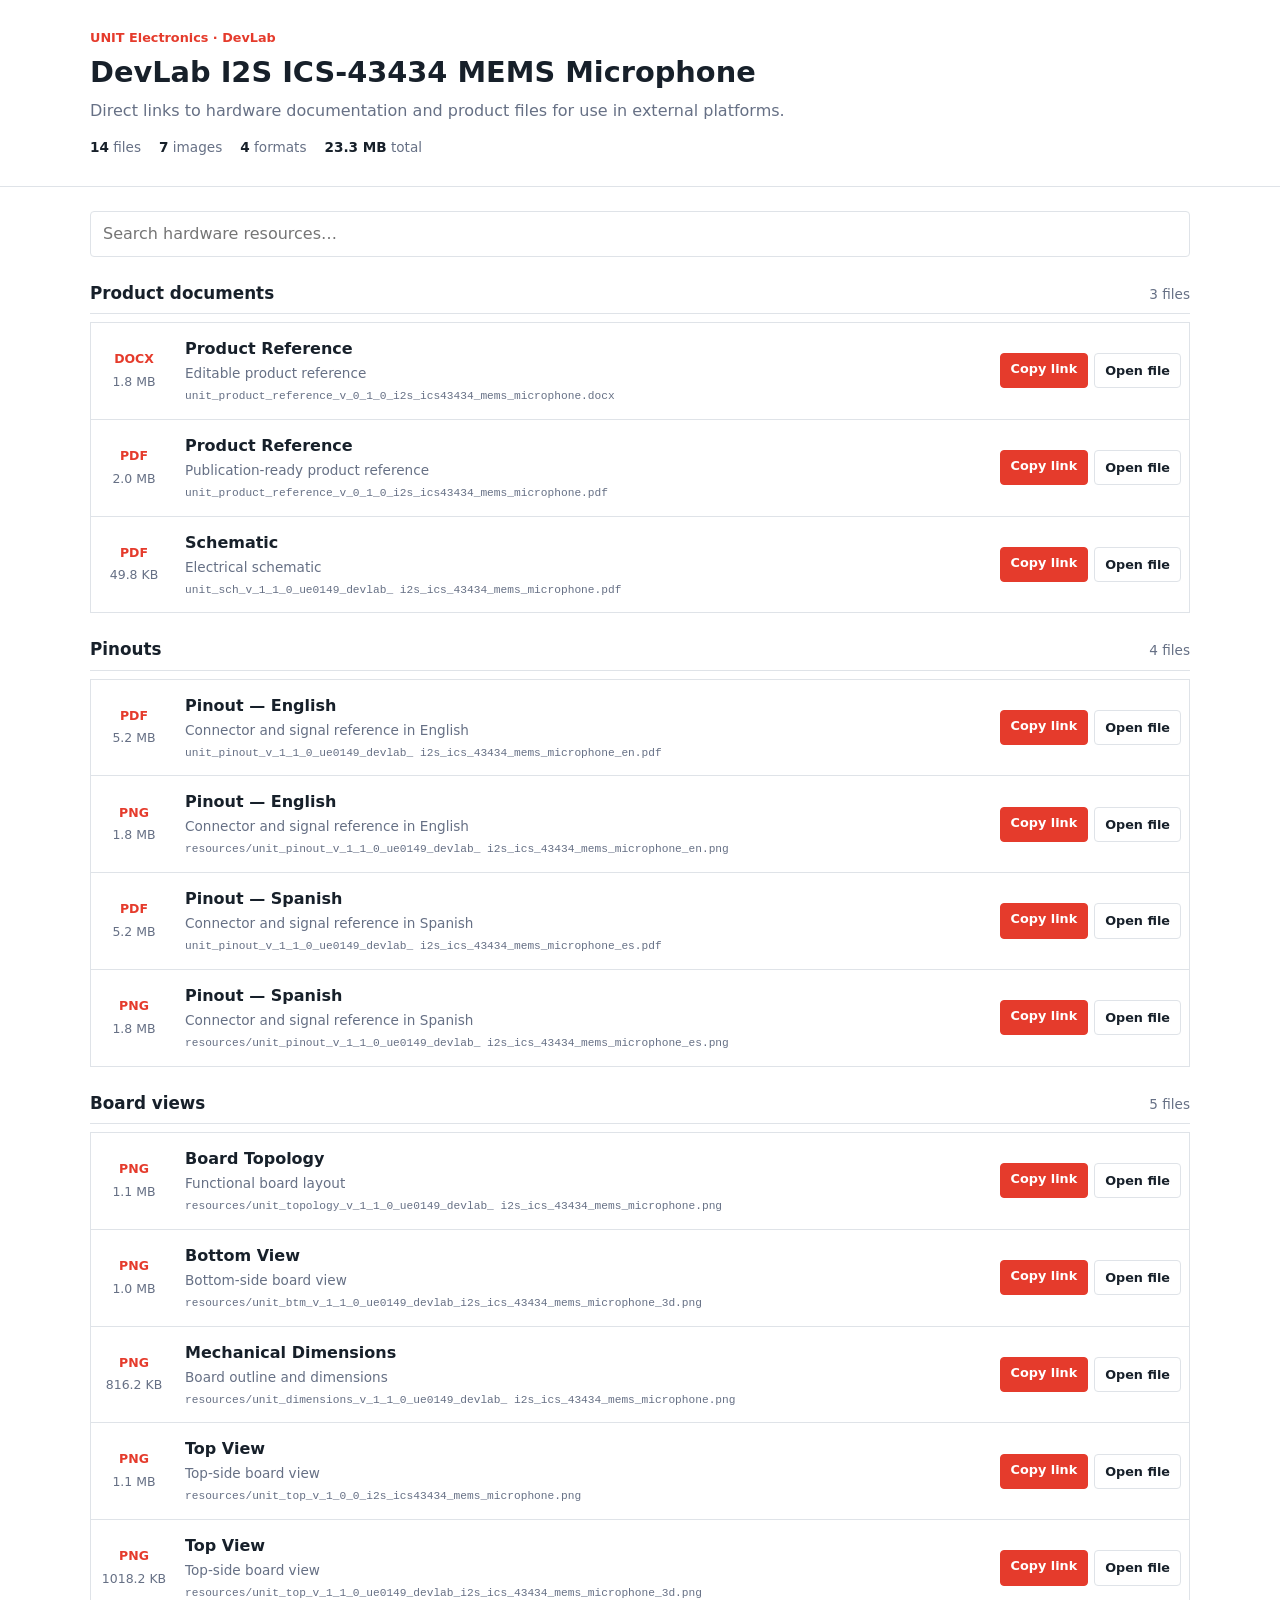
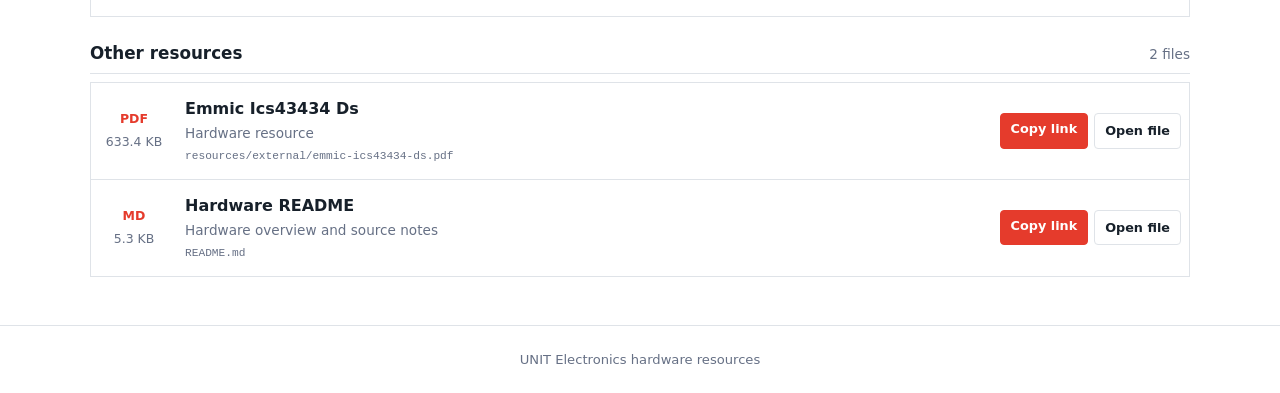
==== docs/hardware/index.html @ d840b743 "Auto-update hardware documentation [skip ci]" ====
<!DOCTYPE html>
<html lang="en">
<head>
  <meta charset="UTF-8">
  <meta name="viewport" content="width=device-width, initial-scale=1.0">
  <meta name="description" content="DevLab I2S ICS-43434 MEMS Microphone hardware documentation and downloads">
  <title>DevLab I2S ICS-43434 MEMS Microphone | Hardware Resources</title>
  <style>
    :root {
      --ink: #17202a;
      --muted: #667085;
      --line: #dfe3e8;
      --brand: #e53b2c;
    }
    * { box-sizing: border-box; }
    body {
      margin: 0;
      color: var(--ink);
      font: 16px/1.5 Inter, ui-sans-serif, system-ui, -apple-system, sans-serif;
    }
    .site-header { border-bottom: 1px solid var(--line); }
    .header-content, main {
      width: min(1100px, calc(100% - 32px));
      margin: 0 auto;
    }
    .header-content { padding: 28px 0; }
    .eyebrow {
      margin: 0 0 4px;
      color: var(--brand);
      font-size: .8rem;
      font-weight: 700;
    }
    h1 { margin: 0; font-size: 1.8rem; }
    .subtitle { margin: 5px 0 0; color: var(--muted); }
    .summary {
      display: flex;
      flex-wrap: wrap;
      gap: 18px;
      margin-top: 14px;
      color: var(--muted);
      font-size: .85rem;
    }
    .summary strong { color: var(--ink); }
    main { padding: 24px 0 48px; }
    .toolbar { margin-bottom: 24px; }
    .search {
      width: 100%;
      padding: 10px 12px;
      border: 1px solid var(--line);
      border-radius: 4px;
      color: var(--ink);
      font: inherit;
    }
    .search:focus { outline: 2px solid #f6c4bf; border-color: var(--brand); }
    .resource-section { margin-top: 24px; }
    .section-heading {
      display: flex;
      align-items: baseline;
      justify-content: space-between;
      margin-bottom: 8px;
      border-bottom: 1px solid var(--line);
    }
    .section-heading h2 { margin: 0 0 7px; font-size: 1.05rem; }
    .section-heading span { color: var(--muted); font-size: .85rem; }
    .resource-list { border-top: 1px solid var(--line); }
    .resource-item {
      display: grid;
      grid-template-columns: 70px minmax(0, 1fr) auto;
      align-items: center;
      gap: 16px;
      padding: 14px 8px;
      border: 1px solid var(--line);
      border-top: 0;
    }
    .file-meta { display: grid; gap: 4px; text-align: center; }
    .file-type {
      color: var(--brand);
      font-size: .78rem;
    }
    .file-size { color: var(--muted); font-size: .78rem; }
    .resource-details { min-width: 0; }
    .resource-item h3 { margin: 0; font-size: 1rem; }
    .resource-item p {
      display: inline;
      margin: 0 8px 0 0;
      color: var(--muted);
      font-size: .85rem;
    }
    .resource-item code {
      display: block;
      overflow: hidden;
      margin-top: 3px;
      color: var(--muted);
      font-size: .7rem;
      text-overflow: ellipsis;
      white-space: nowrap;
    }
    .actions { display: flex; gap: 6px; }
    .button {
      display: inline-flex;
      justify-content: center;
      padding: 7px 10px;
      border: 1px solid var(--line);
      border-radius: 4px;
      color: var(--ink);
      background: #fff;
      cursor: pointer;
      text-decoration: none;
      font-size: .8rem;
      font-weight: 600;
      font-family: inherit;
    }
    .button:hover { border-color: #aeb4bd; }
    .button.primary { color: #fff; border-color: var(--brand); background: var(--brand); }
    .empty-state { display: none; padding: 32px 0; color: var(--muted); text-align: center; }
    footer { padding: 24px 16px; border-top: 1px solid var(--line); color: var(--muted); text-align: center; font-size: .82rem; }
    [hidden] { display: none !important; }
    .visually-hidden {
      position: absolute;
      width: 1px;
      height: 1px;
      padding: 0;
      margin: -1px;
      overflow: hidden;
      clip: rect(0, 0, 0, 0);
      white-space: nowrap;
      border: 0;
    }
    @media (max-width: 680px) {
      .resource-item { grid-template-columns: 52px minmax(0, 1fr); }
      .actions { grid-column: 1 / -1; padding-left: 68px; }
    }
  </style>
</head>
<body>
  <header class="site-header">
    <div class="header-content">
      <p class="eyebrow">UNIT Electronics · DevLab</p>
      <h1>DevLab I2S ICS-43434 MEMS Microphone</h1>
      <p class="subtitle">Direct links to hardware documentation and product files for use in external platforms.</p>
      <div class="summary" aria-label="Resource summary">
        <span><strong>14</strong> files</span>
        <span><strong>7</strong> images</span>
        <span><strong>4</strong> formats</span>
        <span><strong>23.3 MB</strong> total</span>
      </div>
    </div>
  </header>
  <main>
    <div class="toolbar">
      <label for="resource-search" class="visually-hidden">Search hardware resources</label>
      <input id="resource-search" class="search" type="search" placeholder="Search hardware resources…" autocomplete="off">
    </div>

      <section class="resource-section">
        <div class="section-heading">
          <h2>Product documents</h2>
          <span>3 files</span>
        </div>
        <div class="resource-list">
        <article class="resource-item" data-search="product reference unit_product_reference_v_0_1_0_i2s_ics43434_mems_microphone.docx editable product reference">
          <div class="file-meta">
            <strong class="file-type">DOCX</strong>
            <span class="file-size">1.8 MB</span>
          </div>
          <div class="resource-details">
            <h3>Product Reference</h3>
            <p>Editable product reference</p>
            <code title="unit_product_reference_v_0_1_0_i2s_ics43434_mems_microphone.docx">unit_product_reference_v_0_1_0_i2s_ics43434_mems_microphone.docx</code>
          </div>
          <div class="actions">
            <button class="button primary copy-link" type="button" data-url="unit_product_reference_v_0_1_0_i2s_ics43434_mems_microphone.docx">Copy link</button>
            <a class="button" href="unit_product_reference_v_0_1_0_i2s_ics43434_mems_microphone.docx" target="_blank" rel="noopener">Open file</a>
          </div>
        </article>

        <article class="resource-item" data-search="product reference unit_product_reference_v_0_1_0_i2s_ics43434_mems_microphone.pdf publication-ready product reference">
          <div class="file-meta">
            <strong class="file-type">PDF</strong>
            <span class="file-size">2.0 MB</span>
          </div>
          <div class="resource-details">
            <h3>Product Reference</h3>
            <p>Publication-ready product reference</p>
            <code title="unit_product_reference_v_0_1_0_i2s_ics43434_mems_microphone.pdf">unit_product_reference_v_0_1_0_i2s_ics43434_mems_microphone.pdf</code>
          </div>
          <div class="actions">
            <button class="button primary copy-link" type="button" data-url="unit_product_reference_v_0_1_0_i2s_ics43434_mems_microphone.pdf">Copy link</button>
            <a class="button" href="unit_product_reference_v_0_1_0_i2s_ics43434_mems_microphone.pdf" target="_blank" rel="noopener">Open file</a>
          </div>
        </article>

        <article class="resource-item" data-search="schematic unit_sch_v_1_1_0_ue0149_devlab_ i2s_ics_43434_mems_microphone.pdf electrical schematic">
          <div class="file-meta">
            <strong class="file-type">PDF</strong>
            <span class="file-size">49.8 KB</span>
          </div>
          <div class="resource-details">
            <h3>Schematic</h3>
            <p>Electrical schematic</p>
            <code title="unit_sch_v_1_1_0_ue0149_devlab_ i2s_ics_43434_mems_microphone.pdf">unit_sch_v_1_1_0_ue0149_devlab_ i2s_ics_43434_mems_microphone.pdf</code>
          </div>
          <div class="actions">
            <button class="button primary copy-link" type="button" data-url="unit_sch_v_1_1_0_ue0149_devlab_%20i2s_ics_43434_mems_microphone.pdf">Copy link</button>
            <a class="button" href="unit_sch_v_1_1_0_ue0149_devlab_%20i2s_ics_43434_mems_microphone.pdf" target="_blank" rel="noopener">Open file</a>
          </div>
        </article>
        </div>
      </section>
      <section class="resource-section">
        <div class="section-heading">
          <h2>Pinouts</h2>
          <span>4 files</span>
        </div>
        <div class="resource-list">
        <article class="resource-item" data-search="pinout — english unit_pinout_v_1_1_0_ue0149_devlab_ i2s_ics_43434_mems_microphone_en.pdf connector and signal reference in english">
          <div class="file-meta">
            <strong class="file-type">PDF</strong>
            <span class="file-size">5.2 MB</span>
          </div>
          <div class="resource-details">
            <h3>Pinout — English</h3>
            <p>Connector and signal reference in English</p>
            <code title="unit_pinout_v_1_1_0_ue0149_devlab_ i2s_ics_43434_mems_microphone_en.pdf">unit_pinout_v_1_1_0_ue0149_devlab_ i2s_ics_43434_mems_microphone_en.pdf</code>
          </div>
          <div class="actions">
            <button class="button primary copy-link" type="button" data-url="unit_pinout_v_1_1_0_ue0149_devlab_%20i2s_ics_43434_mems_microphone_en.pdf">Copy link</button>
            <a class="button" href="unit_pinout_v_1_1_0_ue0149_devlab_%20i2s_ics_43434_mems_microphone_en.pdf" target="_blank" rel="noopener">Open file</a>
          </div>
        </article>

        <article class="resource-item" data-search="pinout — english resources/unit_pinout_v_1_1_0_ue0149_devlab_ i2s_ics_43434_mems_microphone_en.png connector and signal reference in english">
          <div class="file-meta">
            <strong class="file-type">PNG</strong>
            <span class="file-size">1.8 MB</span>
          </div>
          <div class="resource-details">
            <h3>Pinout — English</h3>
            <p>Connector and signal reference in English</p>
            <code title="resources/unit_pinout_v_1_1_0_ue0149_devlab_ i2s_ics_43434_mems_microphone_en.png">resources/unit_pinout_v_1_1_0_ue0149_devlab_ i2s_ics_43434_mems_microphone_en.png</code>
          </div>
          <div class="actions">
            <button class="button primary copy-link" type="button" data-url="resources/unit_pinout_v_1_1_0_ue0149_devlab_%20i2s_ics_43434_mems_microphone_en.png">Copy link</button>
            <a class="button" href="resources/unit_pinout_v_1_1_0_ue0149_devlab_%20i2s_ics_43434_mems_microphone_en.png" target="_blank" rel="noopener">Open file</a>
          </div>
        </article>

        <article class="resource-item" data-search="pinout — spanish unit_pinout_v_1_1_0_ue0149_devlab_ i2s_ics_43434_mems_microphone_es.pdf connector and signal reference in spanish">
          <div class="file-meta">
            <strong class="file-type">PDF</strong>
            <span class="file-size">5.2 MB</span>
          </div>
          <div class="resource-details">
            <h3>Pinout — Spanish</h3>
            <p>Connector and signal reference in Spanish</p>
            <code title="unit_pinout_v_1_1_0_ue0149_devlab_ i2s_ics_43434_mems_microphone_es.pdf">unit_pinout_v_1_1_0_ue0149_devlab_ i2s_ics_43434_mems_microphone_es.pdf</code>
          </div>
          <div class="actions">
            <button class="button primary copy-link" type="button" data-url="unit_pinout_v_1_1_0_ue0149_devlab_%20i2s_ics_43434_mems_microphone_es.pdf">Copy link</button>
            <a class="button" href="unit_pinout_v_1_1_0_ue0149_devlab_%20i2s_ics_43434_mems_microphone_es.pdf" target="_blank" rel="noopener">Open file</a>
          </div>
        </article>

        <article class="resource-item" data-search="pinout — spanish resources/unit_pinout_v_1_1_0_ue0149_devlab_ i2s_ics_43434_mems_microphone_es.png connector and signal reference in spanish">
          <div class="file-meta">
            <strong class="file-type">PNG</strong>
            <span class="file-size">1.8 MB</span>
          </div>
          <div class="resource-details">
            <h3>Pinout — Spanish</h3>
            <p>Connector and signal reference in Spanish</p>
            <code title="resources/unit_pinout_v_1_1_0_ue0149_devlab_ i2s_ics_43434_mems_microphone_es.png">resources/unit_pinout_v_1_1_0_ue0149_devlab_ i2s_ics_43434_mems_microphone_es.png</code>
          </div>
          <div class="actions">
            <button class="button primary copy-link" type="button" data-url="resources/unit_pinout_v_1_1_0_ue0149_devlab_%20i2s_ics_43434_mems_microphone_es.png">Copy link</button>
            <a class="button" href="resources/unit_pinout_v_1_1_0_ue0149_devlab_%20i2s_ics_43434_mems_microphone_es.png" target="_blank" rel="noopener">Open file</a>
          </div>
        </article>
        </div>
      </section>
      <section class="resource-section">
        <div class="section-heading">
          <h2>Board views</h2>
          <span>5 files</span>
        </div>
        <div class="resource-list">
        <article class="resource-item" data-search="board topology resources/unit_topology_v_1_1_0_ue0149_devlab_ i2s_ics_43434_mems_microphone.png functional board layout">
          <div class="file-meta">
            <strong class="file-type">PNG</strong>
            <span class="file-size">1.1 MB</span>
          </div>
          <div class="resource-details">
            <h3>Board Topology</h3>
            <p>Functional board layout</p>
            <code title="resources/unit_topology_v_1_1_0_ue0149_devlab_ i2s_ics_43434_mems_microphone.png">resources/unit_topology_v_1_1_0_ue0149_devlab_ i2s_ics_43434_mems_microphone.png</code>
          </div>
          <div class="actions">
            <button class="button primary copy-link" type="button" data-url="resources/unit_topology_v_1_1_0_ue0149_devlab_%20i2s_ics_43434_mems_microphone.png">Copy link</button>
            <a class="button" href="resources/unit_topology_v_1_1_0_ue0149_devlab_%20i2s_ics_43434_mems_microphone.png" target="_blank" rel="noopener">Open file</a>
          </div>
        </article>

        <article class="resource-item" data-search="bottom view resources/unit_btm_v_1_1_0_ue0149_devlab_i2s_ics_43434_mems_microphone_3d.png bottom-side board view">
          <div class="file-meta">
            <strong class="file-type">PNG</strong>
            <span class="file-size">1.0 MB</span>
          </div>
          <div class="resource-details">
            <h3>Bottom View</h3>
            <p>Bottom-side board view</p>
            <code title="resources/unit_btm_v_1_1_0_ue0149_devlab_i2s_ics_43434_mems_microphone_3d.png">resources/unit_btm_v_1_1_0_ue0149_devlab_i2s_ics_43434_mems_microphone_3d.png</code>
          </div>
          <div class="actions">
            <button class="button primary copy-link" type="button" data-url="resources/unit_btm_v_1_1_0_ue0149_devlab_i2s_ics_43434_mems_microphone_3d.png">Copy link</button>
            <a class="button" href="resources/unit_btm_v_1_1_0_ue0149_devlab_i2s_ics_43434_mems_microphone_3d.png" target="_blank" rel="noopener">Open file</a>
          </div>
        </article>

        <article class="resource-item" data-search="mechanical dimensions resources/unit_dimensions_v_1_1_0_ue0149_devlab_ i2s_ics_43434_mems_microphone.png board outline and dimensions">
          <div class="file-meta">
            <strong class="file-type">PNG</strong>
            <span class="file-size">816.2 KB</span>
          </div>
          <div class="resource-details">
            <h3>Mechanical Dimensions</h3>
            <p>Board outline and dimensions</p>
            <code title="resources/unit_dimensions_v_1_1_0_ue0149_devlab_ i2s_ics_43434_mems_microphone.png">resources/unit_dimensions_v_1_1_0_ue0149_devlab_ i2s_ics_43434_mems_microphone.png</code>
          </div>
          <div class="actions">
            <button class="button primary copy-link" type="button" data-url="resources/unit_dimensions_v_1_1_0_ue0149_devlab_%20i2s_ics_43434_mems_microphone.png">Copy link</button>
            <a class="button" href="resources/unit_dimensions_v_1_1_0_ue0149_devlab_%20i2s_ics_43434_mems_microphone.png" target="_blank" rel="noopener">Open file</a>
          </div>
        </article>

        <article class="resource-item" data-search="top view resources/unit_top_v_1_0_0_i2s_ics43434_mems_microphone.png top-side board view">
          <div class="file-meta">
            <strong class="file-type">PNG</strong>
            <span class="file-size">1.1 MB</span>
          </div>
          <div class="resource-details">
            <h3>Top View</h3>
            <p>Top-side board view</p>
            <code title="resources/unit_top_v_1_0_0_i2s_ics43434_mems_microphone.png">resources/unit_top_v_1_0_0_i2s_ics43434_mems_microphone.png</code>
          </div>
          <div class="actions">
            <button class="button primary copy-link" type="button" data-url="resources/unit_top_v_1_0_0_i2s_ics43434_mems_microphone.png">Copy link</button>
            <a class="button" href="resources/unit_top_v_1_0_0_i2s_ics43434_mems_microphone.png" target="_blank" rel="noopener">Open file</a>
          </div>
        </article>

        <article class="resource-item" data-search="top view resources/unit_top_v_1_1_0_ue0149_devlab_i2s_ics_43434_mems_microphone_3d.png top-side board view">
          <div class="file-meta">
            <strong class="file-type">PNG</strong>
            <span class="file-size">1018.2 KB</span>
          </div>
          <div class="resource-details">
            <h3>Top View</h3>
            <p>Top-side board view</p>
            <code title="resources/unit_top_v_1_1_0_ue0149_devlab_i2s_ics_43434_mems_microphone_3d.png">resources/unit_top_v_1_1_0_ue0149_devlab_i2s_ics_43434_mems_microphone_3d.png</code>
          </div>
          <div class="actions">
            <button class="button primary copy-link" type="button" data-url="resources/unit_top_v_1_1_0_ue0149_devlab_i2s_ics_43434_mems_microphone_3d.png">Copy link</button>
            <a class="button" href="resources/unit_top_v_1_1_0_ue0149_devlab_i2s_ics_43434_mems_microphone_3d.png" target="_blank" rel="noopener">Open file</a>
          </div>
        </article>
        </div>
      </section>
      <section class="resource-section">
        <div class="section-heading">
          <h2>Other resources</h2>
          <span>2 files</span>
        </div>
        <div class="resource-list">
        <article class="resource-item" data-search="emmic ics43434 ds resources/external/emmic-ics43434-ds.pdf hardware resource">
          <div class="file-meta">
            <strong class="file-type">PDF</strong>
            <span class="file-size">633.4 KB</span>
          </div>
          <div class="resource-details">
            <h3>Emmic Ics43434 Ds</h3>
            <p>Hardware resource</p>
            <code title="resources/external/emmic-ics43434-ds.pdf">resources/external/emmic-ics43434-ds.pdf</code>
          </div>
          <div class="actions">
            <button class="button primary copy-link" type="button" data-url="resources/external/emmic-ics43434-ds.pdf">Copy link</button>
            <a class="button" href="resources/external/emmic-ics43434-ds.pdf" target="_blank" rel="noopener">Open file</a>
          </div>
        </article>

        <article class="resource-item" data-search="hardware readme readme.md hardware overview and source notes">
          <div class="file-meta">
            <strong class="file-type">MD</strong>
            <span class="file-size">5.3 KB</span>
          </div>
          <div class="resource-details">
            <h3>Hardware README</h3>
            <p>Hardware overview and source notes</p>
            <code title="README.md">README.md</code>
          </div>
          <div class="actions">
            <button class="button primary copy-link" type="button" data-url="README.md">Copy link</button>
            <a class="button" href="README.md" target="_blank" rel="noopener">Open file</a>
          </div>
        </article>
        </div>
      </section>
    <p id="empty-state" class="empty-state">No resources match your search.</p>
  </main>
  <footer>UNIT Electronics hardware resources</footer>
  <script>
    const search = document.getElementById('resource-search');
    const sections = [...document.querySelectorAll('.resource-section')];
    const emptyState = document.getElementById('empty-state');
    const copyText = async (text) => {
      try {
        await navigator.clipboard.writeText(text);
      } catch (error) {
        const input = document.createElement('textarea');
        input.value = text;
        input.style.position = 'fixed';
        input.style.opacity = '0';
        document.body.appendChild(input);
        input.select();
        document.execCommand('copy');
        input.remove();
      }
    };
    document.querySelectorAll('.copy-link').forEach((button) => {
      button.addEventListener('click', async () => {
        const absoluteUrl = new URL(button.dataset.url, document.baseURI).href;
        await copyText(absoluteUrl);
        const originalLabel = button.textContent;
        button.textContent = 'Copied';
        setTimeout(() => { button.textContent = originalLabel; }, 1600);
      });
    });
    search.addEventListener('input', () => {
      const query = search.value.trim().toLowerCase();
      let visibleCards = 0;
      sections.forEach((section) => {
        let sectionCards = 0;
        section.querySelectorAll('.resource-item').forEach((card) => {
          const match = card.dataset.search.includes(query);
          card.hidden = !match;
          sectionCards += Number(match);
        });
        section.hidden = sectionCards === 0;
        visibleCards += sectionCards;
      });
      emptyState.style.display = visibleCards ? 'none' : 'block';
    });
  </script>
</body>
</html>
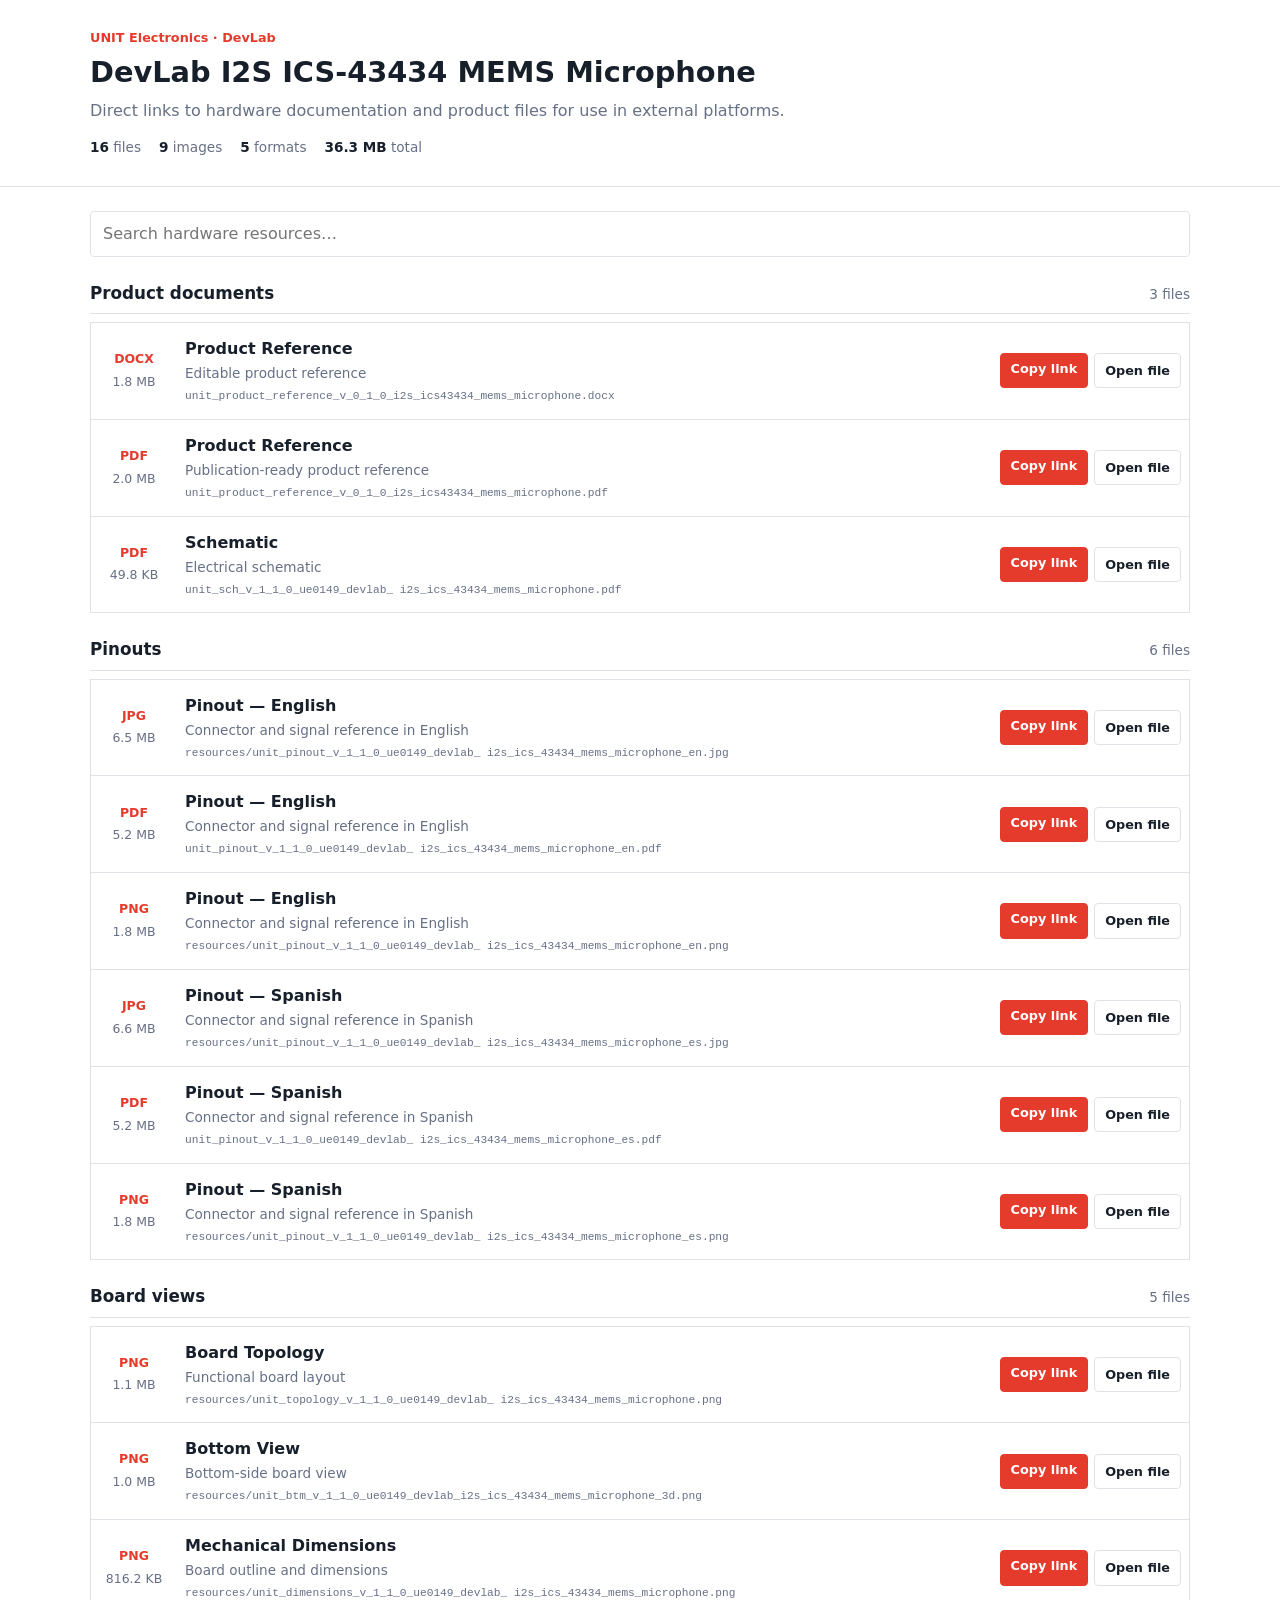
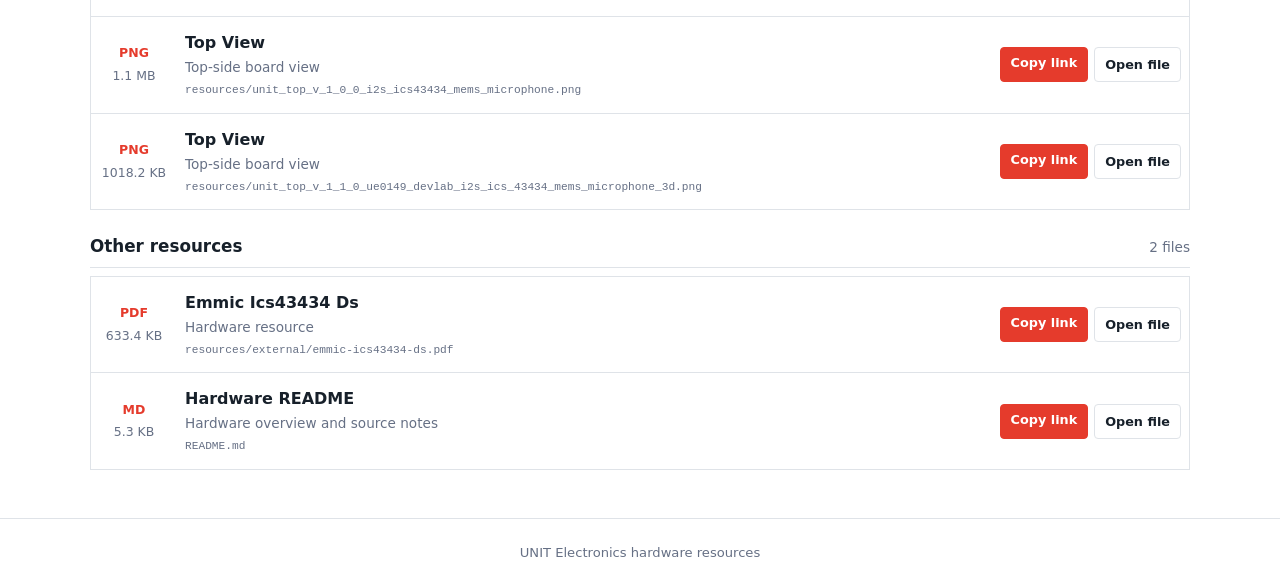
==== commit c5053a4f: "Auto-update hardware documentation [skip ci]" ====
--- a/docs/hardware/index.html
+++ b/docs/hardware/index.html
@@ -139,10 +139,10 @@
       <h1>DevLab I2S ICS-43434 MEMS Microphone</h1>
       <p class="subtitle">Direct links to hardware documentation and product files for use in external platforms.</p>
       <div class="summary" aria-label="Resource summary">
-        <span><strong>14</strong> files</span>
-        <span><strong>7</strong> images</span>
-        <span><strong>4</strong> formats</span>
-        <span><strong>23.3 MB</strong> total</span>
+        <span><strong>16</strong> files</span>
+        <span><strong>9</strong> images</span>
+        <span><strong>5</strong> formats</span>
+        <span><strong>36.3 MB</strong> total</span>
       </div>
     </div>
   </header>
@@ -210,9 +210,25 @@
       <section class="resource-section">
         <div class="section-heading">
           <h2>Pinouts</h2>
-          <span>4 files</span>
+          <span>6 files</span>
         </div>
         <div class="resource-list">
+        <article class="resource-item" data-search="pinout — english resources/unit_pinout_v_1_1_0_ue0149_devlab_ i2s_ics_43434_mems_microphone_en.jpg connector and signal reference in english">
+          <div class="file-meta">
+            <strong class="file-type">JPG</strong>
+            <span class="file-size">6.5 MB</span>
+          </div>
+          <div class="resource-details">
+            <h3>Pinout — English</h3>
+            <p>Connector and signal reference in English</p>
+            <code title="resources/unit_pinout_v_1_1_0_ue0149_devlab_ i2s_ics_43434_mems_microphone_en.jpg">resources/unit_pinout_v_1_1_0_ue0149_devlab_ i2s_ics_43434_mems_microphone_en.jpg</code>
+          </div>
+          <div class="actions">
+            <button class="button primary copy-link" type="button" data-url="resources/unit_pinout_v_1_1_0_ue0149_devlab_%20i2s_ics_43434_mems_microphone_en.jpg">Copy link</button>
+            <a class="button" href="resources/unit_pinout_v_1_1_0_ue0149_devlab_%20i2s_ics_43434_mems_microphone_en.jpg" target="_blank" rel="noopener">Open file</a>
+          </div>
+        </article>
+
         <article class="resource-item" data-search="pinout — english unit_pinout_v_1_1_0_ue0149_devlab_ i2s_ics_43434_mems_microphone_en.pdf connector and signal reference in english">
           <div class="file-meta">
             <strong class="file-type">PDF</strong>
@@ -242,6 +258,22 @@
           <div class="actions">
             <button class="button primary copy-link" type="button" data-url="resources/unit_pinout_v_1_1_0_ue0149_devlab_%20i2s_ics_43434_mems_microphone_en.png">Copy link</button>
             <a class="button" href="resources/unit_pinout_v_1_1_0_ue0149_devlab_%20i2s_ics_43434_mems_microphone_en.png" target="_blank" rel="noopener">Open file</a>
+          </div>
+        </article>
+
+        <article class="resource-item" data-search="pinout — spanish resources/unit_pinout_v_1_1_0_ue0149_devlab_ i2s_ics_43434_mems_microphone_es.jpg connector and signal reference in spanish">
+          <div class="file-meta">
+            <strong class="file-type">JPG</strong>
+            <span class="file-size">6.6 MB</span>
+          </div>
+          <div class="resource-details">
+            <h3>Pinout — Spanish</h3>
+            <p>Connector and signal reference in Spanish</p>
+            <code title="resources/unit_pinout_v_1_1_0_ue0149_devlab_ i2s_ics_43434_mems_microphone_es.jpg">resources/unit_pinout_v_1_1_0_ue0149_devlab_ i2s_ics_43434_mems_microphone_es.jpg</code>
+          </div>
+          <div class="actions">
+            <button class="button primary copy-link" type="button" data-url="resources/unit_pinout_v_1_1_0_ue0149_devlab_%20i2s_ics_43434_mems_microphone_es.jpg">Copy link</button>
+            <a class="button" href="resources/unit_pinout_v_1_1_0_ue0149_devlab_%20i2s_ics_43434_mems_microphone_es.jpg" target="_blank" rel="noopener">Open file</a>
           </div>
         </article>
 
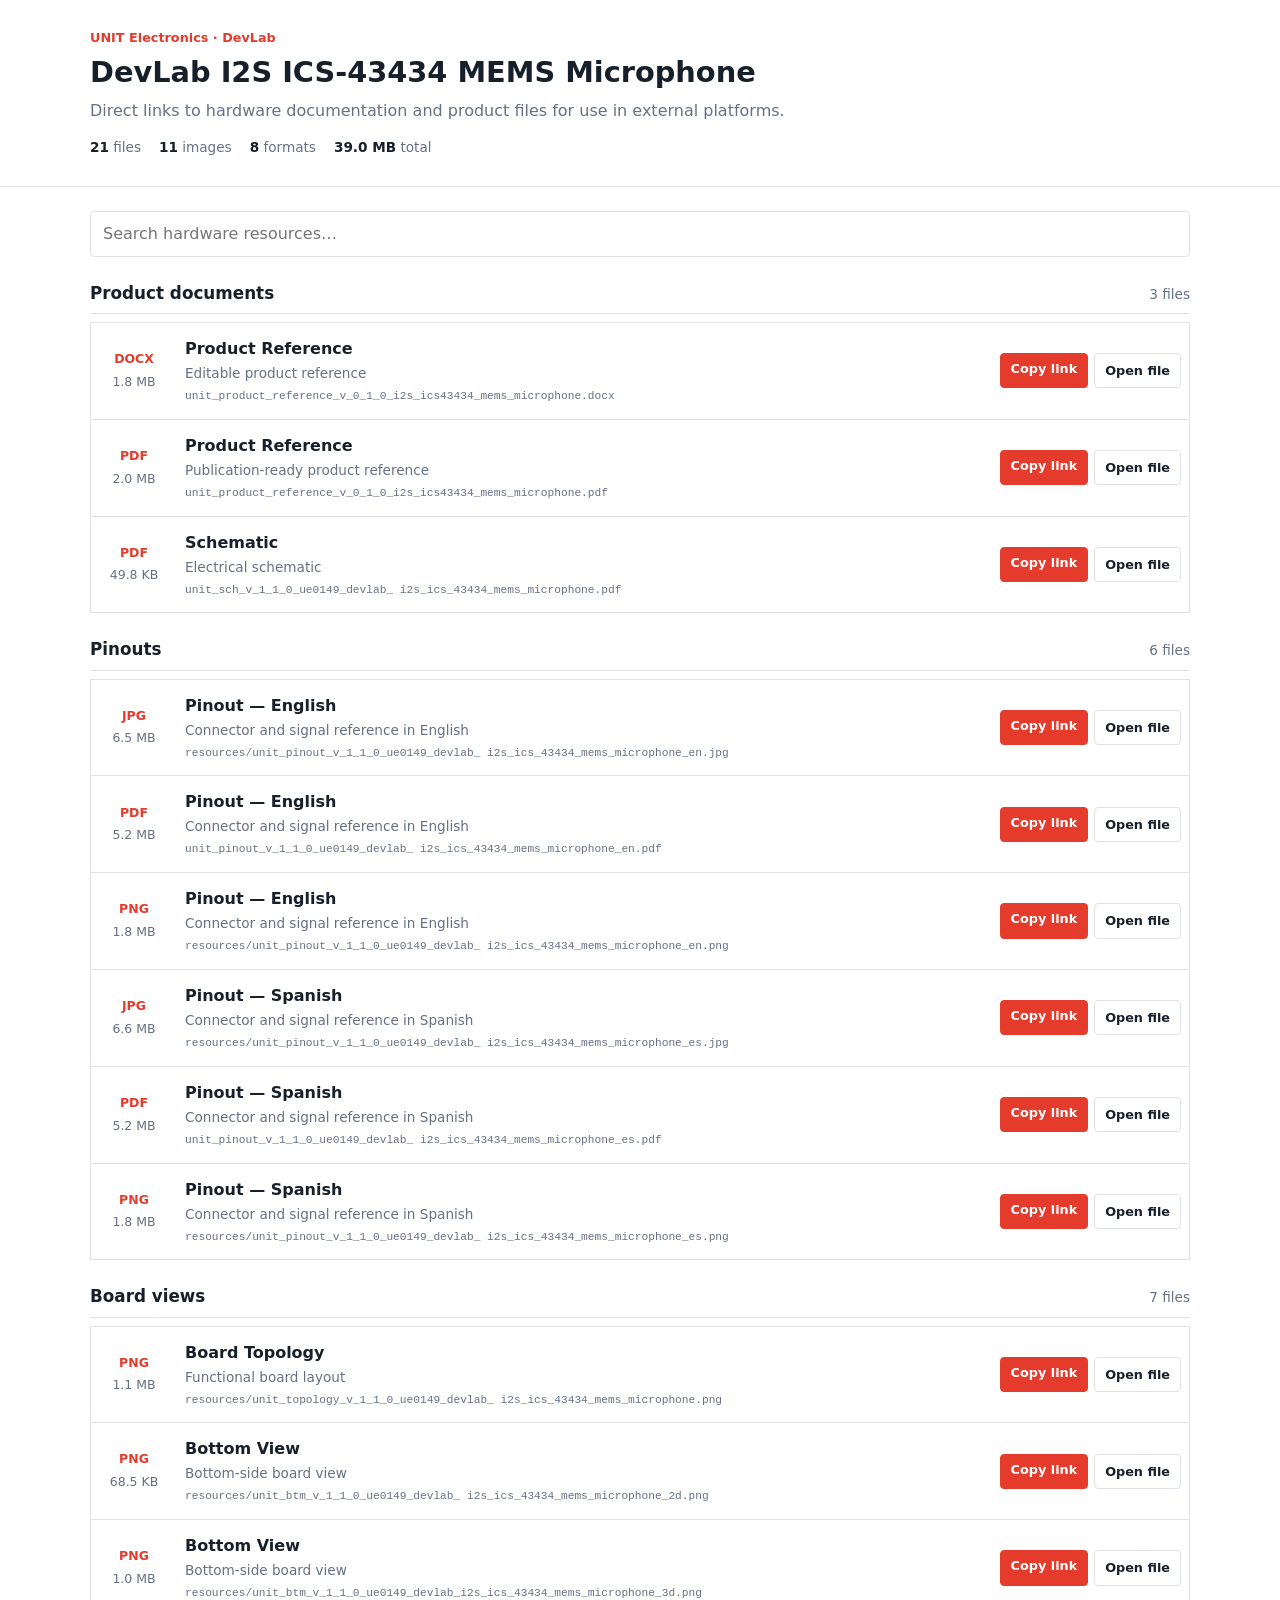
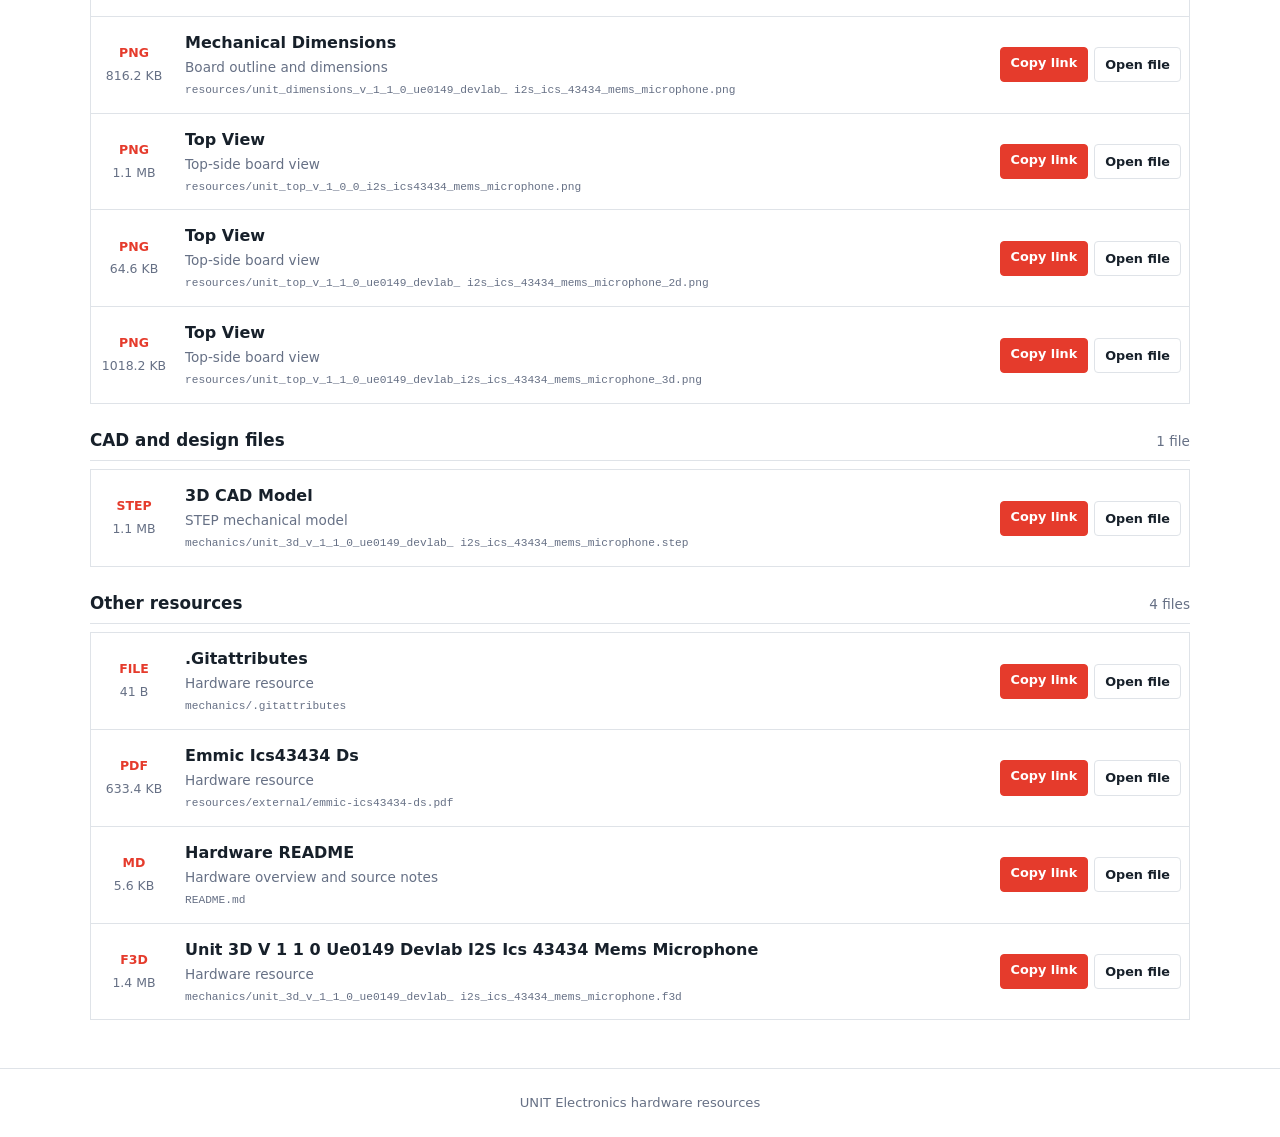
==== commit b2c4743a: "Auto-update hardware documentation [skip ci]" ====
--- a/docs/hardware/index.html
+++ b/docs/hardware/index.html
@@ -139,10 +139,10 @@
       <h1>DevLab I2S ICS-43434 MEMS Microphone</h1>
       <p class="subtitle">Direct links to hardware documentation and product files for use in external platforms.</p>
       <div class="summary" aria-label="Resource summary">
-        <span><strong>16</strong> files</span>
-        <span><strong>9</strong> images</span>
-        <span><strong>5</strong> formats</span>
-        <span><strong>36.3 MB</strong> total</span>
+        <span><strong>21</strong> files</span>
+        <span><strong>11</strong> images</span>
+        <span><strong>8</strong> formats</span>
+        <span><strong>39.0 MB</strong> total</span>
       </div>
     </div>
   </header>
@@ -313,7 +313,7 @@
       <section class="resource-section">
         <div class="section-heading">
           <h2>Board views</h2>
-          <span>5 files</span>
+          <span>7 files</span>
         </div>
         <div class="resource-list">
         <article class="resource-item" data-search="board topology resources/unit_topology_v_1_1_0_ue0149_devlab_ i2s_ics_43434_mems_microphone.png functional board layout">
@@ -332,6 +332,22 @@
           </div>
         </article>
 
+        <article class="resource-item" data-search="bottom view resources/unit_btm_v_1_1_0_ue0149_devlab_ i2s_ics_43434_mems_microphone_2d.png bottom-side board view">
+          <div class="file-meta">
+            <strong class="file-type">PNG</strong>
+            <span class="file-size">68.5 KB</span>
+          </div>
+          <div class="resource-details">
+            <h3>Bottom View</h3>
+            <p>Bottom-side board view</p>
+            <code title="resources/unit_btm_v_1_1_0_ue0149_devlab_ i2s_ics_43434_mems_microphone_2d.png">resources/unit_btm_v_1_1_0_ue0149_devlab_ i2s_ics_43434_mems_microphone_2d.png</code>
+          </div>
+          <div class="actions">
+            <button class="button primary copy-link" type="button" data-url="resources/unit_btm_v_1_1_0_ue0149_devlab_%20i2s_ics_43434_mems_microphone_2d.png">Copy link</button>
+            <a class="button" href="resources/unit_btm_v_1_1_0_ue0149_devlab_%20i2s_ics_43434_mems_microphone_2d.png" target="_blank" rel="noopener">Open file</a>
+          </div>
+        </article>
+
         <article class="resource-item" data-search="bottom view resources/unit_btm_v_1_1_0_ue0149_devlab_i2s_ics_43434_mems_microphone_3d.png bottom-side board view">
           <div class="file-meta">
             <strong class="file-type">PNG</strong>
@@ -380,6 +396,22 @@
           </div>
         </article>
 
+        <article class="resource-item" data-search="top view resources/unit_top_v_1_1_0_ue0149_devlab_ i2s_ics_43434_mems_microphone_2d.png top-side board view">
+          <div class="file-meta">
+            <strong class="file-type">PNG</strong>
+            <span class="file-size">64.6 KB</span>
+          </div>
+          <div class="resource-details">
+            <h3>Top View</h3>
+            <p>Top-side board view</p>
+            <code title="resources/unit_top_v_1_1_0_ue0149_devlab_ i2s_ics_43434_mems_microphone_2d.png">resources/unit_top_v_1_1_0_ue0149_devlab_ i2s_ics_43434_mems_microphone_2d.png</code>
+          </div>
+          <div class="actions">
+            <button class="button primary copy-link" type="button" data-url="resources/unit_top_v_1_1_0_ue0149_devlab_%20i2s_ics_43434_mems_microphone_2d.png">Copy link</button>
+            <a class="button" href="resources/unit_top_v_1_1_0_ue0149_devlab_%20i2s_ics_43434_mems_microphone_2d.png" target="_blank" rel="noopener">Open file</a>
+          </div>
+        </article>
+
         <article class="resource-item" data-search="top view resources/unit_top_v_1_1_0_ue0149_devlab_i2s_ics_43434_mems_microphone_3d.png top-side board view">
           <div class="file-meta">
             <strong class="file-type">PNG</strong>
@@ -393,6 +425,29 @@
           <div class="actions">
             <button class="button primary copy-link" type="button" data-url="resources/unit_top_v_1_1_0_ue0149_devlab_i2s_ics_43434_mems_microphone_3d.png">Copy link</button>
             <a class="button" href="resources/unit_top_v_1_1_0_ue0149_devlab_i2s_ics_43434_mems_microphone_3d.png" target="_blank" rel="noopener">Open file</a>
+          </div>
+        </article>
+        </div>
+      </section>
+      <section class="resource-section">
+        <div class="section-heading">
+          <h2>CAD and design files</h2>
+          <span>1 file</span>
+        </div>
+        <div class="resource-list">
+        <article class="resource-item" data-search="3d cad model mechanics/unit_3d_v_1_1_0_ue0149_devlab_ i2s_ics_43434_mems_microphone.step step mechanical model">
+          <div class="file-meta">
+            <strong class="file-type">STEP</strong>
+            <span class="file-size">1.1 MB</span>
+          </div>
+          <div class="resource-details">
+            <h3>3D CAD Model</h3>
+            <p>STEP mechanical model</p>
+            <code title="mechanics/unit_3d_v_1_1_0_ue0149_devlab_ i2s_ics_43434_mems_microphone.step">mechanics/unit_3d_v_1_1_0_ue0149_devlab_ i2s_ics_43434_mems_microphone.step</code>
+          </div>
+          <div class="actions">
+            <button class="button primary copy-link" type="button" data-url="mechanics/unit_3d_v_1_1_0_ue0149_devlab_%20i2s_ics_43434_mems_microphone.step">Copy link</button>
+            <a class="button" href="mechanics/unit_3d_v_1_1_0_ue0149_devlab_%20i2s_ics_43434_mems_microphone.step" target="_blank" rel="noopener">Open file</a>
           </div>
         </article>
         </div>
@@ -400,9 +455,25 @@
       <section class="resource-section">
         <div class="section-heading">
           <h2>Other resources</h2>
-          <span>2 files</span>
+          <span>4 files</span>
         </div>
         <div class="resource-list">
+        <article class="resource-item" data-search=".gitattributes mechanics/.gitattributes hardware resource">
+          <div class="file-meta">
+            <strong class="file-type">FILE</strong>
+            <span class="file-size">41 B</span>
+          </div>
+          <div class="resource-details">
+            <h3>.Gitattributes</h3>
+            <p>Hardware resource</p>
+            <code title="mechanics/.gitattributes">mechanics/.gitattributes</code>
+          </div>
+          <div class="actions">
+            <button class="button primary copy-link" type="button" data-url="mechanics/.gitattributes">Copy link</button>
+            <a class="button" href="mechanics/.gitattributes" target="_blank" rel="noopener">Open file</a>
+          </div>
+        </article>
+
         <article class="resource-item" data-search="emmic ics43434 ds resources/external/emmic-ics43434-ds.pdf hardware resource">
           <div class="file-meta">
             <strong class="file-type">PDF</strong>
@@ -422,7 +493,7 @@
         <article class="resource-item" data-search="hardware readme readme.md hardware overview and source notes">
           <div class="file-meta">
             <strong class="file-type">MD</strong>
-            <span class="file-size">5.3 KB</span>
+            <span class="file-size">5.6 KB</span>
           </div>
           <div class="resource-details">
             <h3>Hardware README</h3>
@@ -432,6 +503,22 @@
           <div class="actions">
             <button class="button primary copy-link" type="button" data-url="README.md">Copy link</button>
             <a class="button" href="README.md" target="_blank" rel="noopener">Open file</a>
+          </div>
+        </article>
+
+        <article class="resource-item" data-search="unit 3d v 1 1 0 ue0149 devlab  i2s ics 43434 mems microphone mechanics/unit_3d_v_1_1_0_ue0149_devlab_ i2s_ics_43434_mems_microphone.f3d hardware resource">
+          <div class="file-meta">
+            <strong class="file-type">F3D</strong>
+            <span class="file-size">1.4 MB</span>
+          </div>
+          <div class="resource-details">
+            <h3>Unit 3D V 1 1 0 Ue0149 Devlab  I2S Ics 43434 Mems Microphone</h3>
+            <p>Hardware resource</p>
+            <code title="mechanics/unit_3d_v_1_1_0_ue0149_devlab_ i2s_ics_43434_mems_microphone.f3d">mechanics/unit_3d_v_1_1_0_ue0149_devlab_ i2s_ics_43434_mems_microphone.f3d</code>
+          </div>
+          <div class="actions">
+            <button class="button primary copy-link" type="button" data-url="mechanics/unit_3d_v_1_1_0_ue0149_devlab_%20i2s_ics_43434_mems_microphone.f3d">Copy link</button>
+            <a class="button" href="mechanics/unit_3d_v_1_1_0_ue0149_devlab_%20i2s_ics_43434_mems_microphone.f3d" target="_blank" rel="noopener">Open file</a>
           </div>
         </article>
         </div>
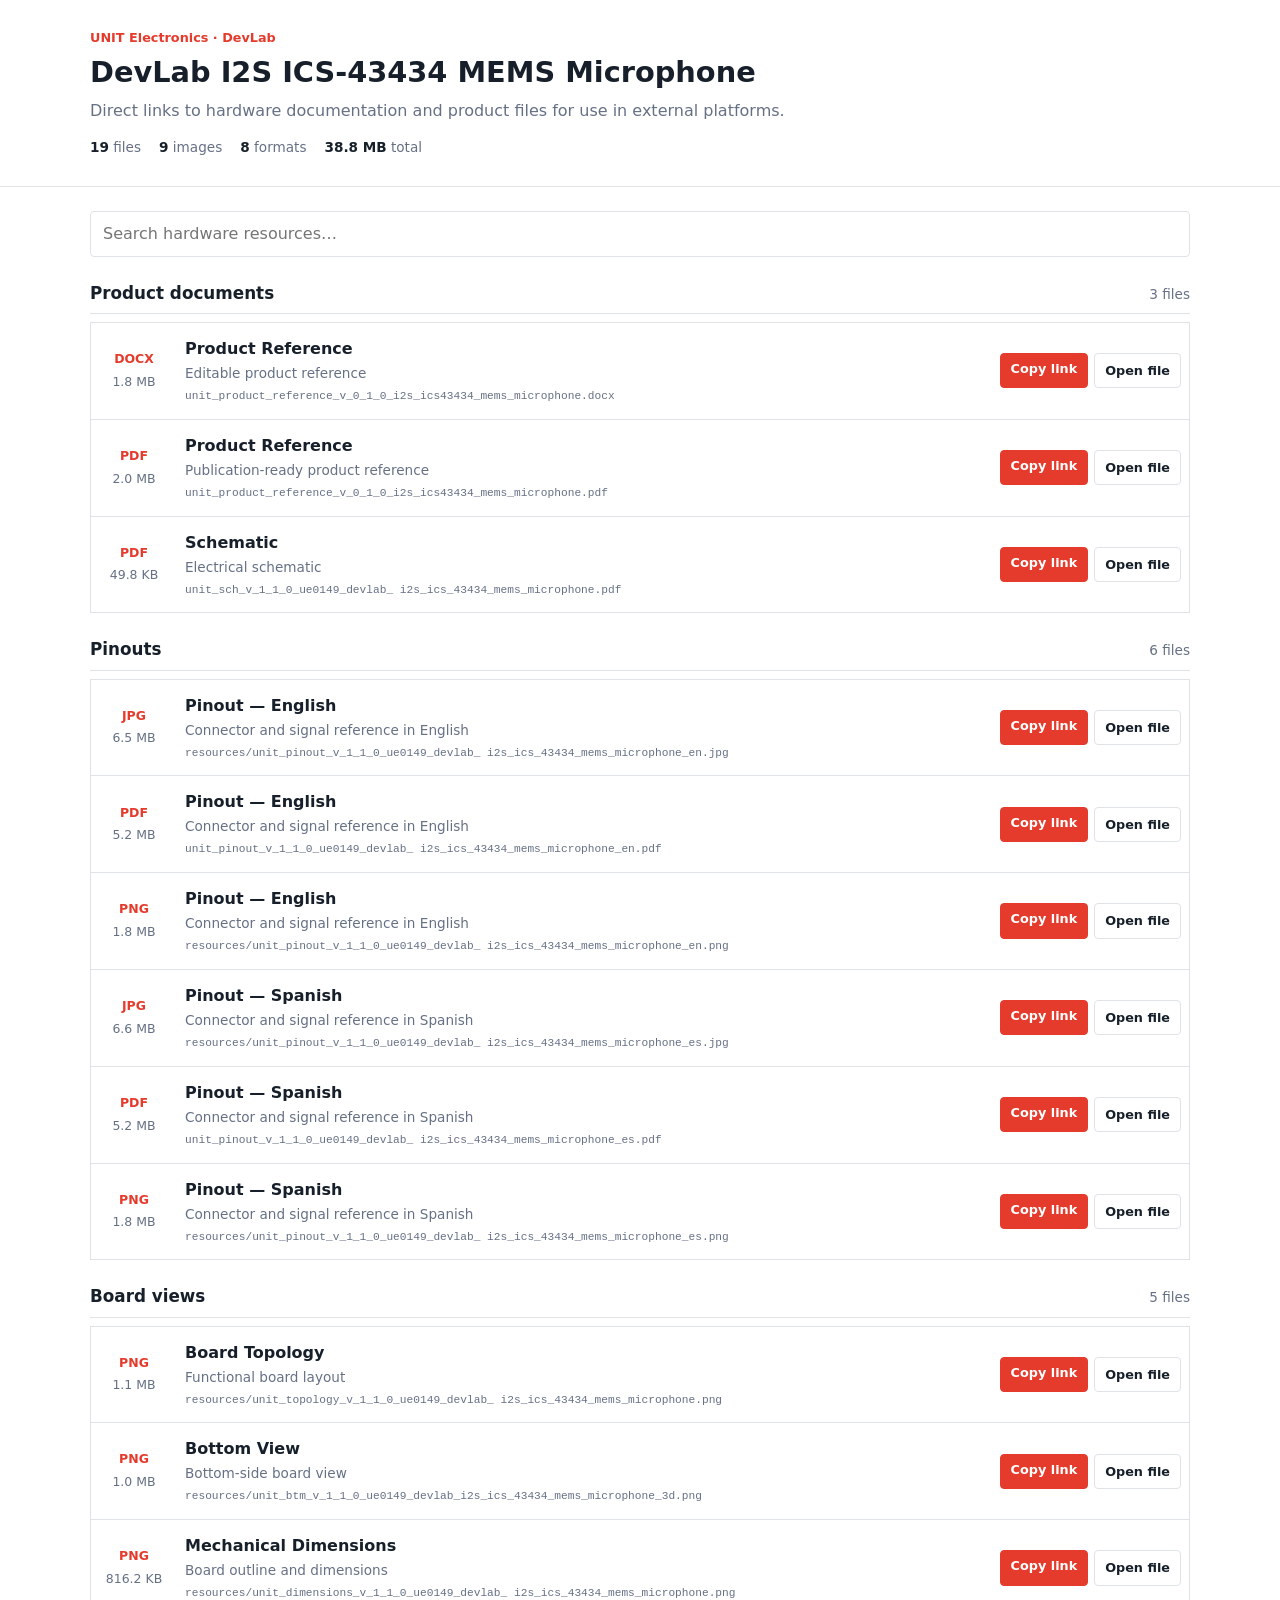
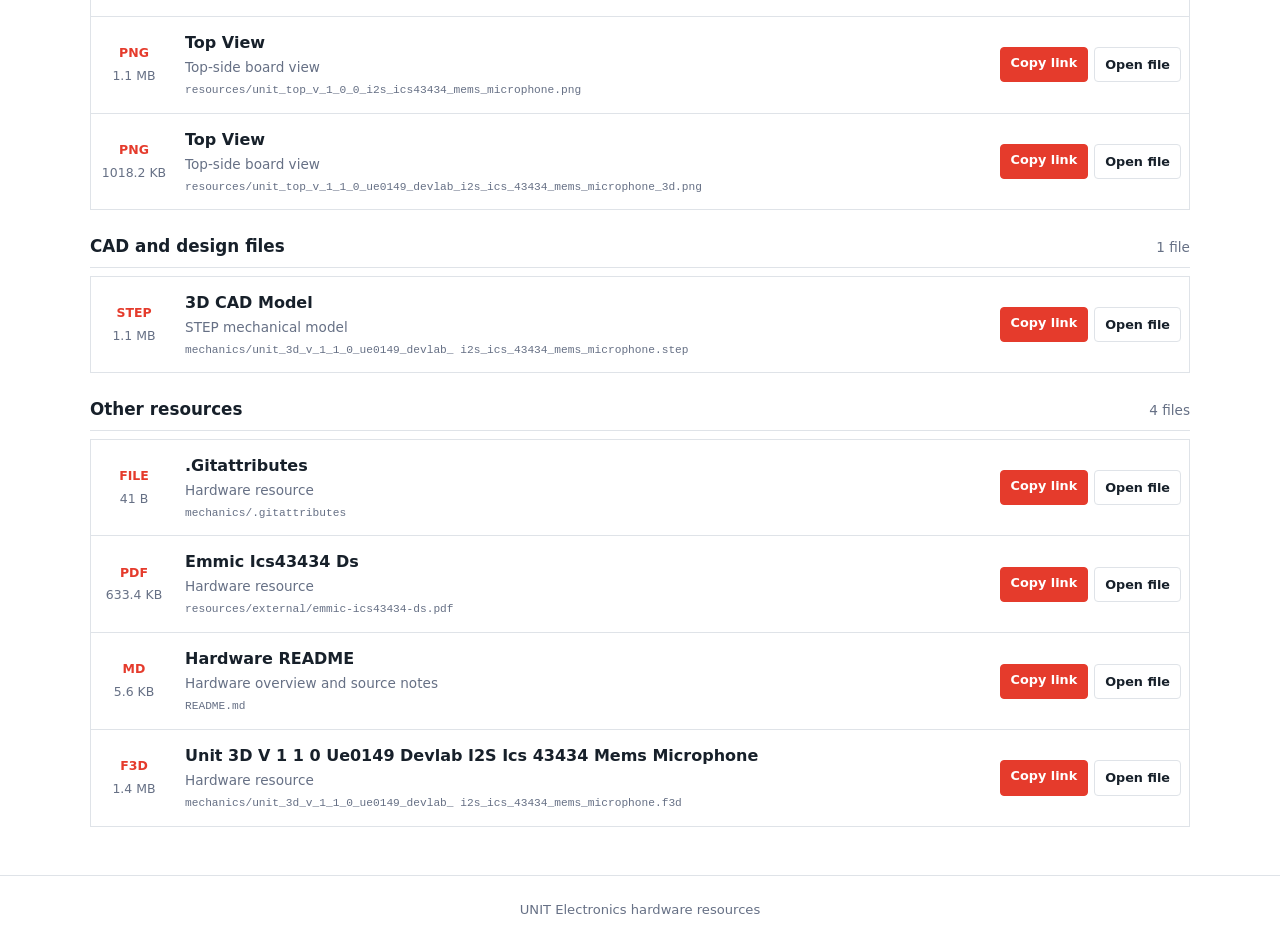
==== commit 874a28e1: "Auto-update hardware documentation [skip ci]" ====
--- a/docs/hardware/index.html
+++ b/docs/hardware/index.html
@@ -139,10 +139,10 @@
       <h1>DevLab I2S ICS-43434 MEMS Microphone</h1>
       <p class="subtitle">Direct links to hardware documentation and product files for use in external platforms.</p>
       <div class="summary" aria-label="Resource summary">
-        <span><strong>21</strong> files</span>
-        <span><strong>11</strong> images</span>
+        <span><strong>19</strong> files</span>
+        <span><strong>9</strong> images</span>
         <span><strong>8</strong> formats</span>
-        <span><strong>39.0 MB</strong> total</span>
+        <span><strong>38.8 MB</strong> total</span>
       </div>
     </div>
   </header>
@@ -313,7 +313,7 @@
       <section class="resource-section">
         <div class="section-heading">
           <h2>Board views</h2>
-          <span>7 files</span>
+          <span>5 files</span>
         </div>
         <div class="resource-list">
         <article class="resource-item" data-search="board topology resources/unit_topology_v_1_1_0_ue0149_devlab_ i2s_ics_43434_mems_microphone.png functional board layout">
@@ -332,22 +332,6 @@
           </div>
         </article>
 
-        <article class="resource-item" data-search="bottom view resources/unit_btm_v_1_1_0_ue0149_devlab_ i2s_ics_43434_mems_microphone_2d.png bottom-side board view">
-          <div class="file-meta">
-            <strong class="file-type">PNG</strong>
-            <span class="file-size">68.5 KB</span>
-          </div>
-          <div class="resource-details">
-            <h3>Bottom View</h3>
-            <p>Bottom-side board view</p>
-            <code title="resources/unit_btm_v_1_1_0_ue0149_devlab_ i2s_ics_43434_mems_microphone_2d.png">resources/unit_btm_v_1_1_0_ue0149_devlab_ i2s_ics_43434_mems_microphone_2d.png</code>
-          </div>
-          <div class="actions">
-            <button class="button primary copy-link" type="button" data-url="resources/unit_btm_v_1_1_0_ue0149_devlab_%20i2s_ics_43434_mems_microphone_2d.png">Copy link</button>
-            <a class="button" href="resources/unit_btm_v_1_1_0_ue0149_devlab_%20i2s_ics_43434_mems_microphone_2d.png" target="_blank" rel="noopener">Open file</a>
-          </div>
-        </article>
-
         <article class="resource-item" data-search="bottom view resources/unit_btm_v_1_1_0_ue0149_devlab_i2s_ics_43434_mems_microphone_3d.png bottom-side board view">
           <div class="file-meta">
             <strong class="file-type">PNG</strong>
@@ -393,22 +377,6 @@
           <div class="actions">
             <button class="button primary copy-link" type="button" data-url="resources/unit_top_v_1_0_0_i2s_ics43434_mems_microphone.png">Copy link</button>
             <a class="button" href="resources/unit_top_v_1_0_0_i2s_ics43434_mems_microphone.png" target="_blank" rel="noopener">Open file</a>
-          </div>
-        </article>
-
-        <article class="resource-item" data-search="top view resources/unit_top_v_1_1_0_ue0149_devlab_ i2s_ics_43434_mems_microphone_2d.png top-side board view">
-          <div class="file-meta">
-            <strong class="file-type">PNG</strong>
-            <span class="file-size">64.6 KB</span>
-          </div>
-          <div class="resource-details">
-            <h3>Top View</h3>
-            <p>Top-side board view</p>
-            <code title="resources/unit_top_v_1_1_0_ue0149_devlab_ i2s_ics_43434_mems_microphone_2d.png">resources/unit_top_v_1_1_0_ue0149_devlab_ i2s_ics_43434_mems_microphone_2d.png</code>
-          </div>
-          <div class="actions">
-            <button class="button primary copy-link" type="button" data-url="resources/unit_top_v_1_1_0_ue0149_devlab_%20i2s_ics_43434_mems_microphone_2d.png">Copy link</button>
-            <a class="button" href="resources/unit_top_v_1_1_0_ue0149_devlab_%20i2s_ics_43434_mems_microphone_2d.png" target="_blank" rel="noopener">Open file</a>
           </div>
         </article>
 
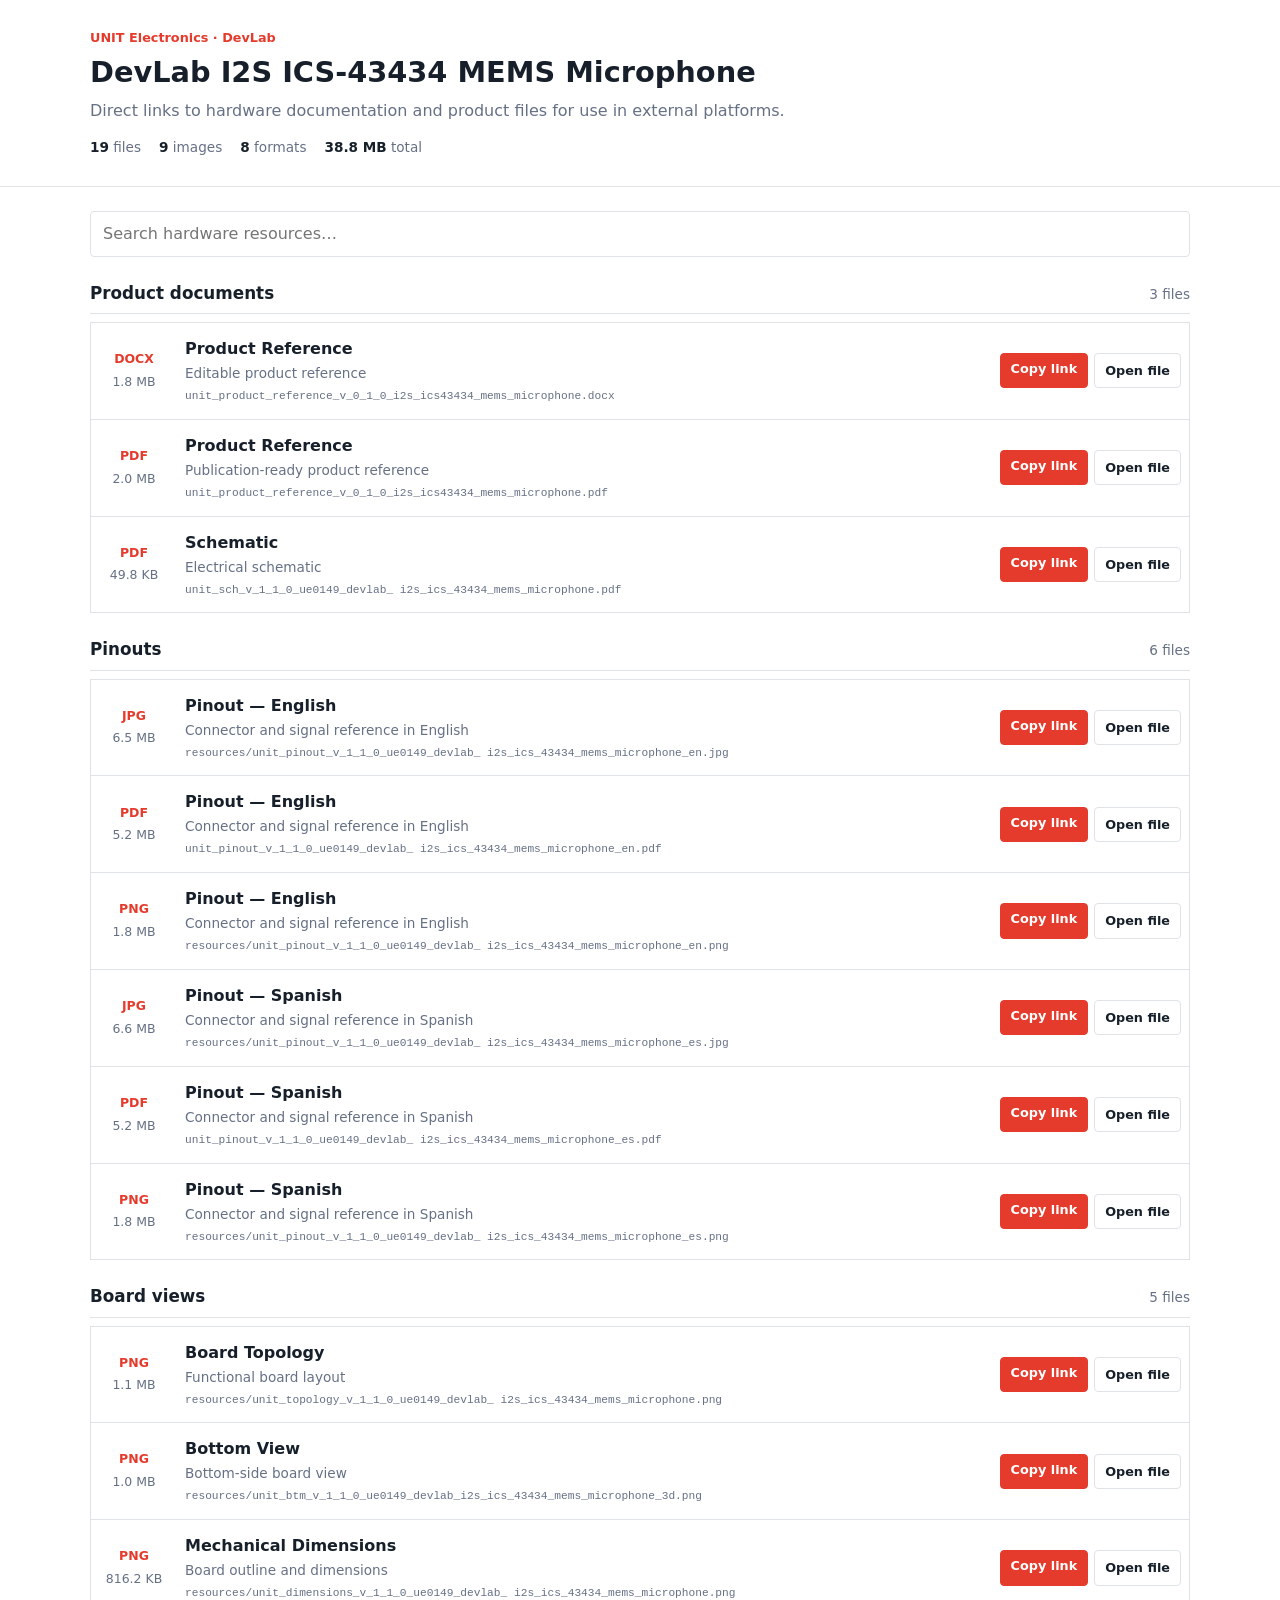
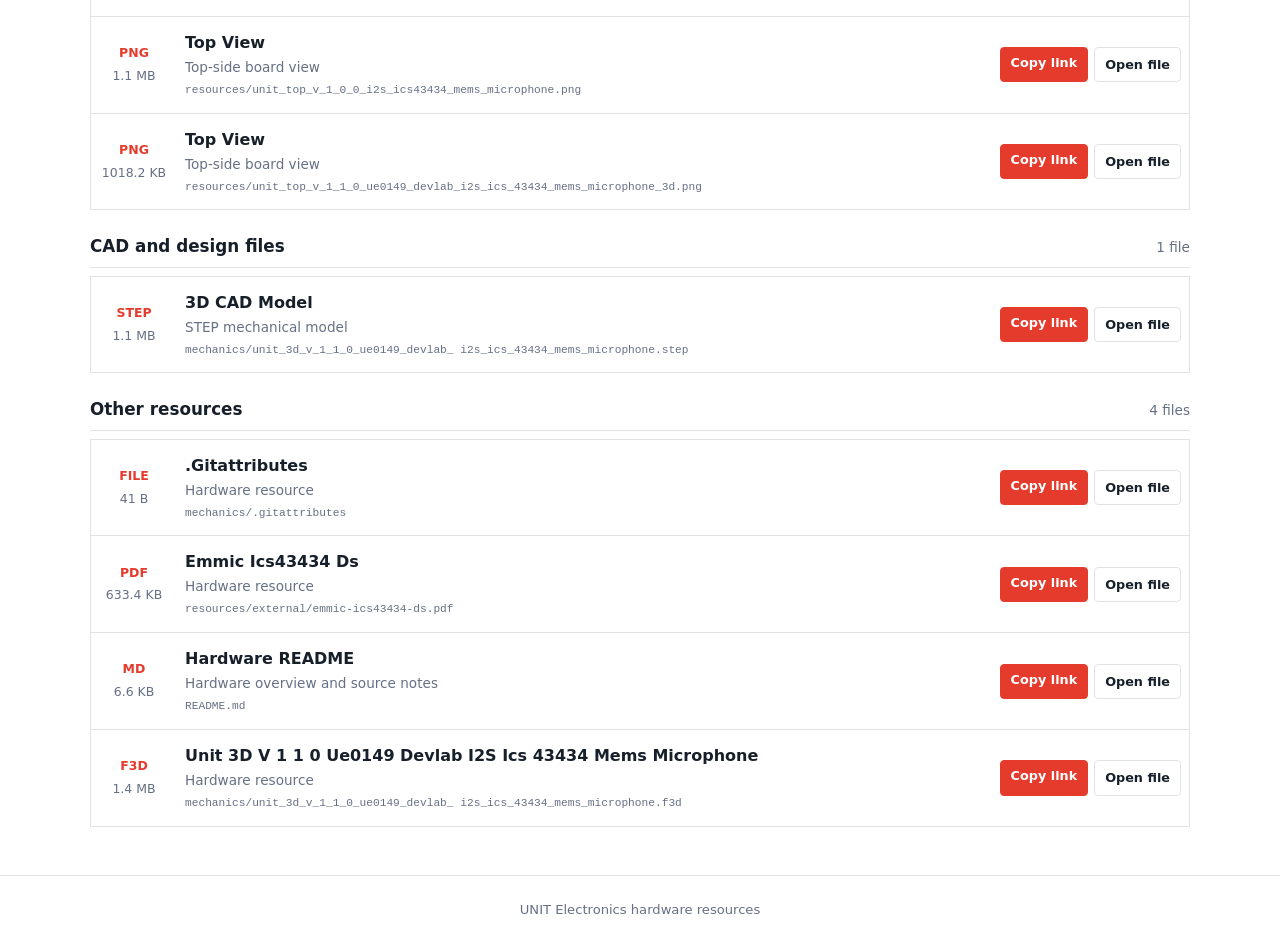
==== commit 7138a6b2: "Auto-update hardware documentation [skip ci]" ====
--- a/docs/hardware/index.html
+++ b/docs/hardware/index.html
@@ -461,7 +461,7 @@
         <article class="resource-item" data-search="hardware readme readme.md hardware overview and source notes">
           <div class="file-meta">
             <strong class="file-type">MD</strong>
-            <span class="file-size">5.6 KB</span>
+            <span class="file-size">6.6 KB</span>
           </div>
           <div class="resource-details">
             <h3>Hardware README</h3>
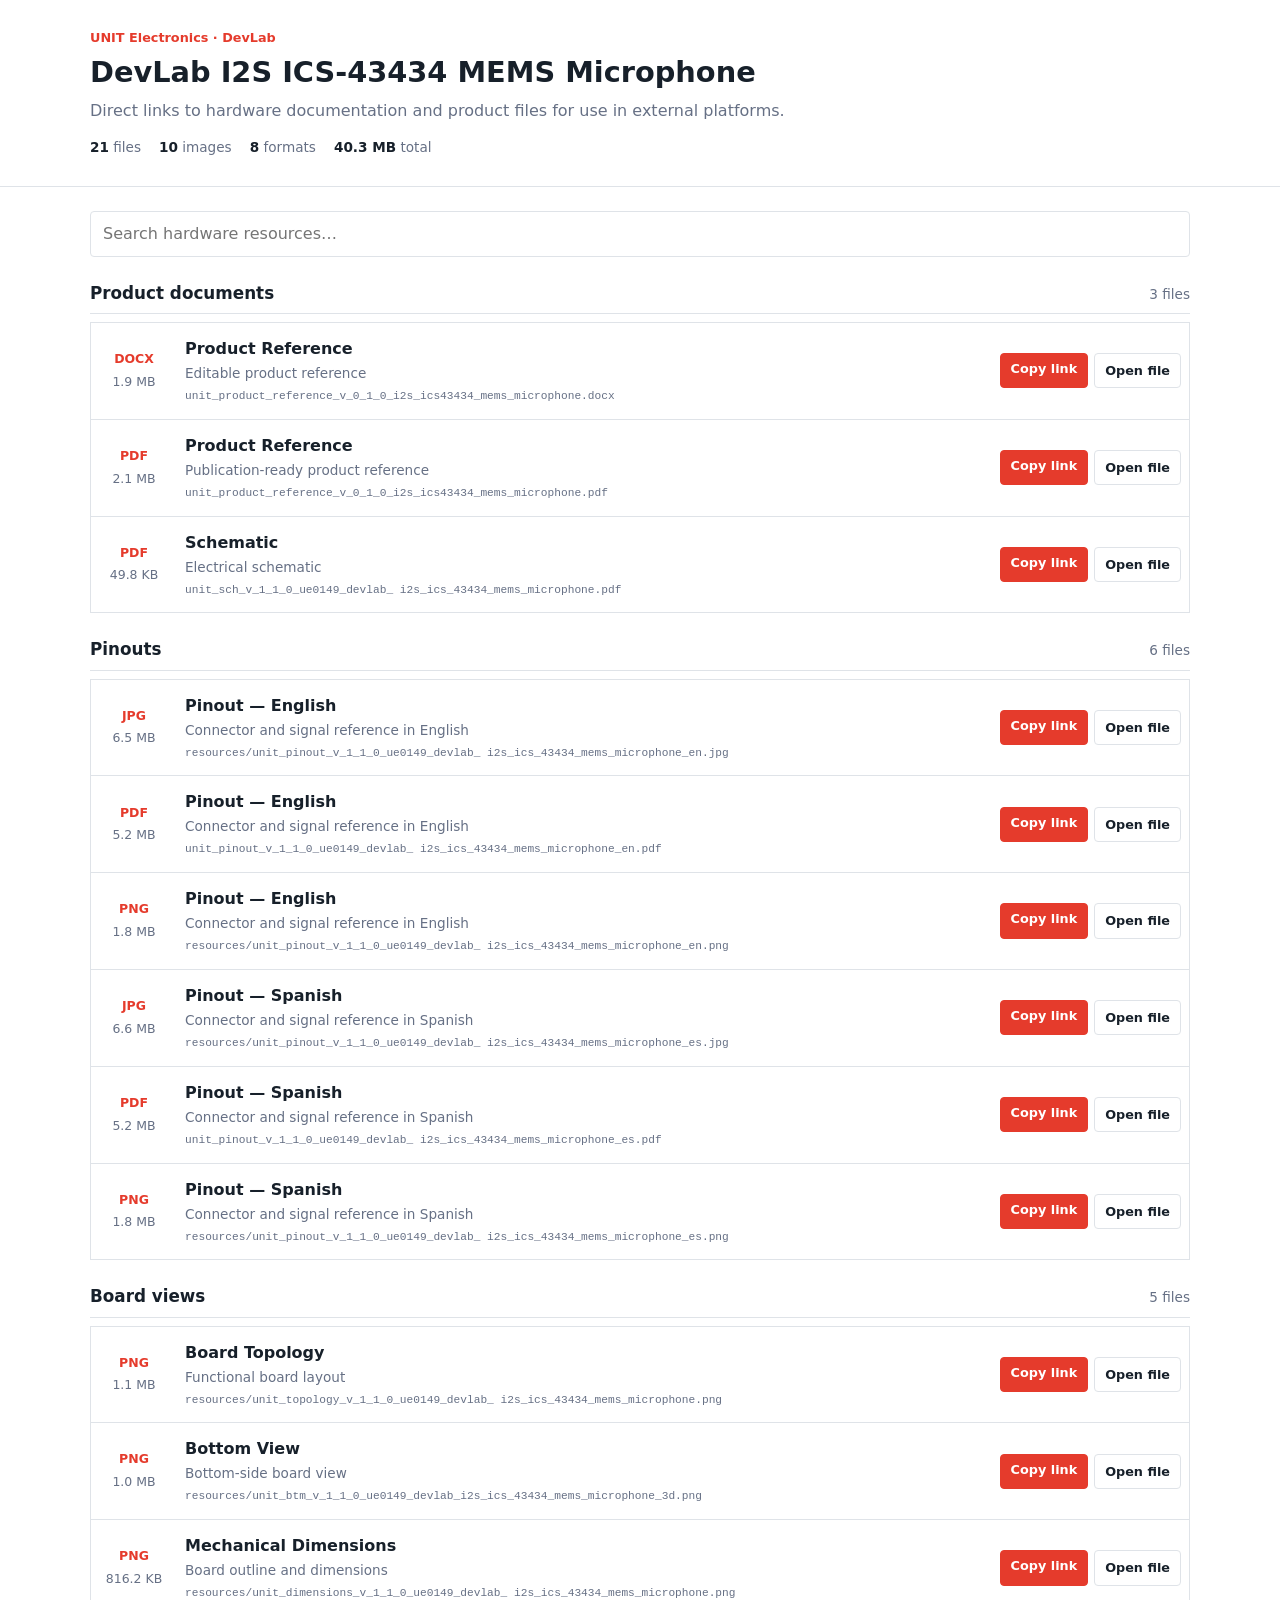
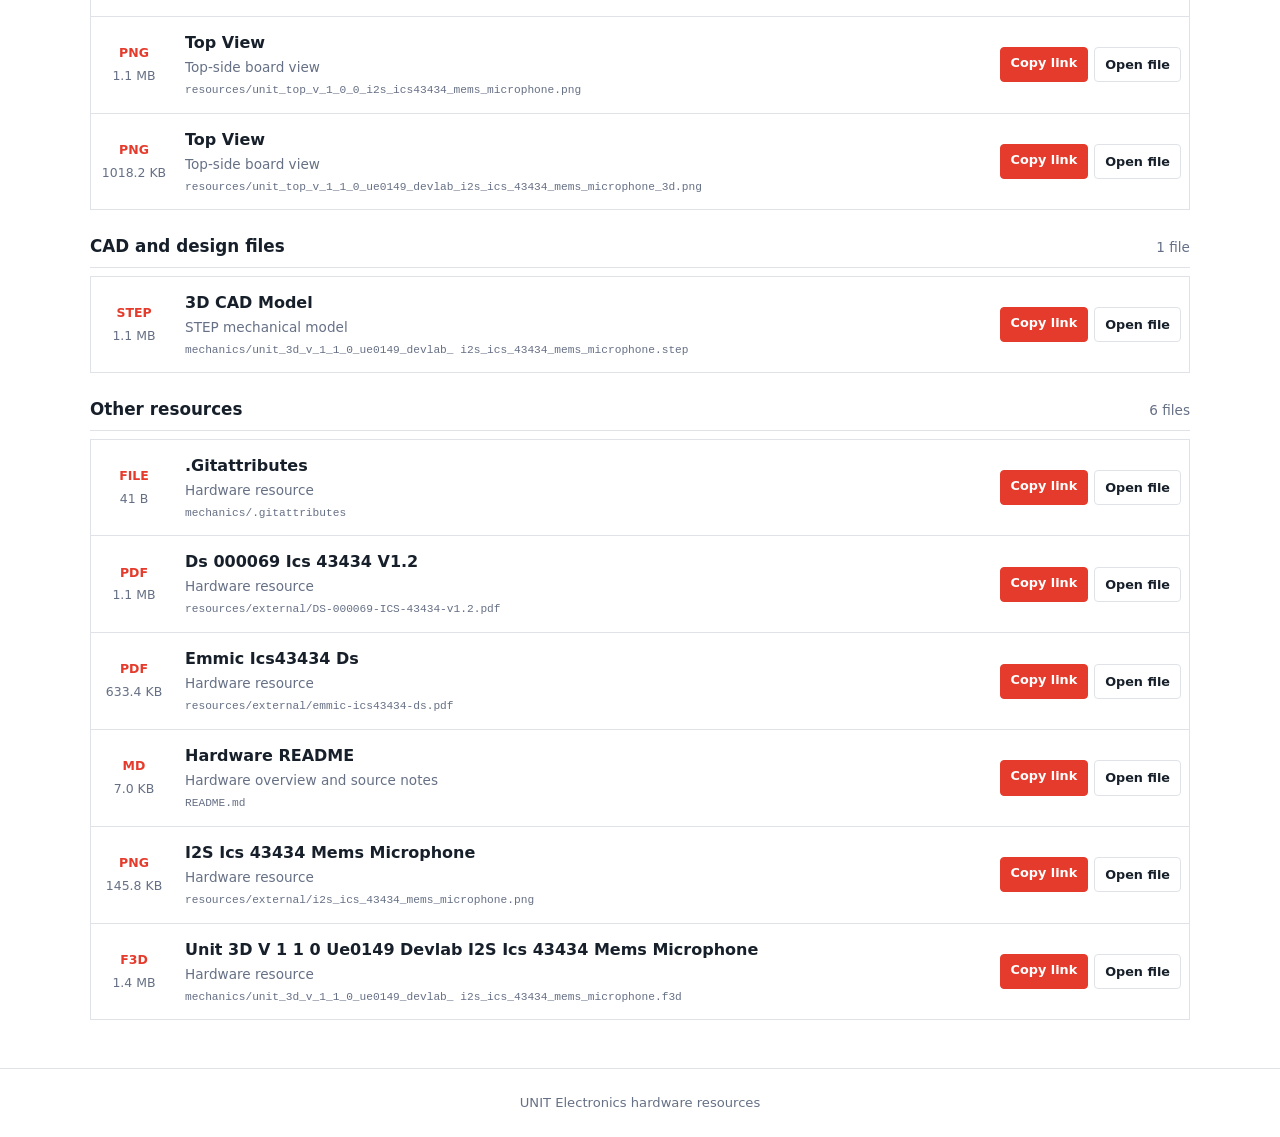
==== commit 2f9473cc: "Auto-update hardware documentation [skip ci]" ====
--- a/docs/hardware/index.html
+++ b/docs/hardware/index.html
@@ -139,10 +139,10 @@
       <h1>DevLab I2S ICS-43434 MEMS Microphone</h1>
       <p class="subtitle">Direct links to hardware documentation and product files for use in external platforms.</p>
       <div class="summary" aria-label="Resource summary">
-        <span><strong>19</strong> files</span>
-        <span><strong>9</strong> images</span>
+        <span><strong>21</strong> files</span>
+        <span><strong>10</strong> images</span>
         <span><strong>8</strong> formats</span>
-        <span><strong>38.8 MB</strong> total</span>
+        <span><strong>40.3 MB</strong> total</span>
       </div>
     </div>
   </header>
@@ -161,7 +161,7 @@
         <article class="resource-item" data-search="product reference unit_product_reference_v_0_1_0_i2s_ics43434_mems_microphone.docx editable product reference">
           <div class="file-meta">
             <strong class="file-type">DOCX</strong>
-            <span class="file-size">1.8 MB</span>
+            <span class="file-size">1.9 MB</span>
           </div>
           <div class="resource-details">
             <h3>Product Reference</h3>
@@ -177,7 +177,7 @@
         <article class="resource-item" data-search="product reference unit_product_reference_v_0_1_0_i2s_ics43434_mems_microphone.pdf publication-ready product reference">
           <div class="file-meta">
             <strong class="file-type">PDF</strong>
-            <span class="file-size">2.0 MB</span>
+            <span class="file-size">2.1 MB</span>
           </div>
           <div class="resource-details">
             <h3>Product Reference</h3>
@@ -423,7 +423,7 @@
       <section class="resource-section">
         <div class="section-heading">
           <h2>Other resources</h2>
-          <span>4 files</span>
+          <span>6 files</span>
         </div>
         <div class="resource-list">
         <article class="resource-item" data-search=".gitattributes mechanics/.gitattributes hardware resource">
@@ -442,6 +442,22 @@
           </div>
         </article>
 
+        <article class="resource-item" data-search="ds 000069 ics 43434 v1.2 resources/external/ds-000069-ics-43434-v1.2.pdf hardware resource">
+          <div class="file-meta">
+            <strong class="file-type">PDF</strong>
+            <span class="file-size">1.1 MB</span>
+          </div>
+          <div class="resource-details">
+            <h3>Ds 000069 Ics 43434 V1.2</h3>
+            <p>Hardware resource</p>
+            <code title="resources/external/DS-000069-ICS-43434-v1.2.pdf">resources/external/DS-000069-ICS-43434-v1.2.pdf</code>
+          </div>
+          <div class="actions">
+            <button class="button primary copy-link" type="button" data-url="resources/external/DS-000069-ICS-43434-v1.2.pdf">Copy link</button>
+            <a class="button" href="resources/external/DS-000069-ICS-43434-v1.2.pdf" target="_blank" rel="noopener">Open file</a>
+          </div>
+        </article>
+
         <article class="resource-item" data-search="emmic ics43434 ds resources/external/emmic-ics43434-ds.pdf hardware resource">
           <div class="file-meta">
             <strong class="file-type">PDF</strong>
@@ -461,7 +477,7 @@
         <article class="resource-item" data-search="hardware readme readme.md hardware overview and source notes">
           <div class="file-meta">
             <strong class="file-type">MD</strong>
-            <span class="file-size">6.6 KB</span>
+            <span class="file-size">7.0 KB</span>
           </div>
           <div class="resource-details">
             <h3>Hardware README</h3>
@@ -471,6 +487,22 @@
           <div class="actions">
             <button class="button primary copy-link" type="button" data-url="README.md">Copy link</button>
             <a class="button" href="README.md" target="_blank" rel="noopener">Open file</a>
+          </div>
+        </article>
+
+        <article class="resource-item" data-search="i2s ics 43434 mems microphone resources/external/i2s_ics_43434_mems_microphone.png hardware resource">
+          <div class="file-meta">
+            <strong class="file-type">PNG</strong>
+            <span class="file-size">145.8 KB</span>
+          </div>
+          <div class="resource-details">
+            <h3>I2S Ics 43434 Mems Microphone</h3>
+            <p>Hardware resource</p>
+            <code title="resources/external/i2s_ics_43434_mems_microphone.png">resources/external/i2s_ics_43434_mems_microphone.png</code>
+          </div>
+          <div class="actions">
+            <button class="button primary copy-link" type="button" data-url="resources/external/i2s_ics_43434_mems_microphone.png">Copy link</button>
+            <a class="button" href="resources/external/i2s_ics_43434_mems_microphone.png" target="_blank" rel="noopener">Open file</a>
           </div>
         </article>
 
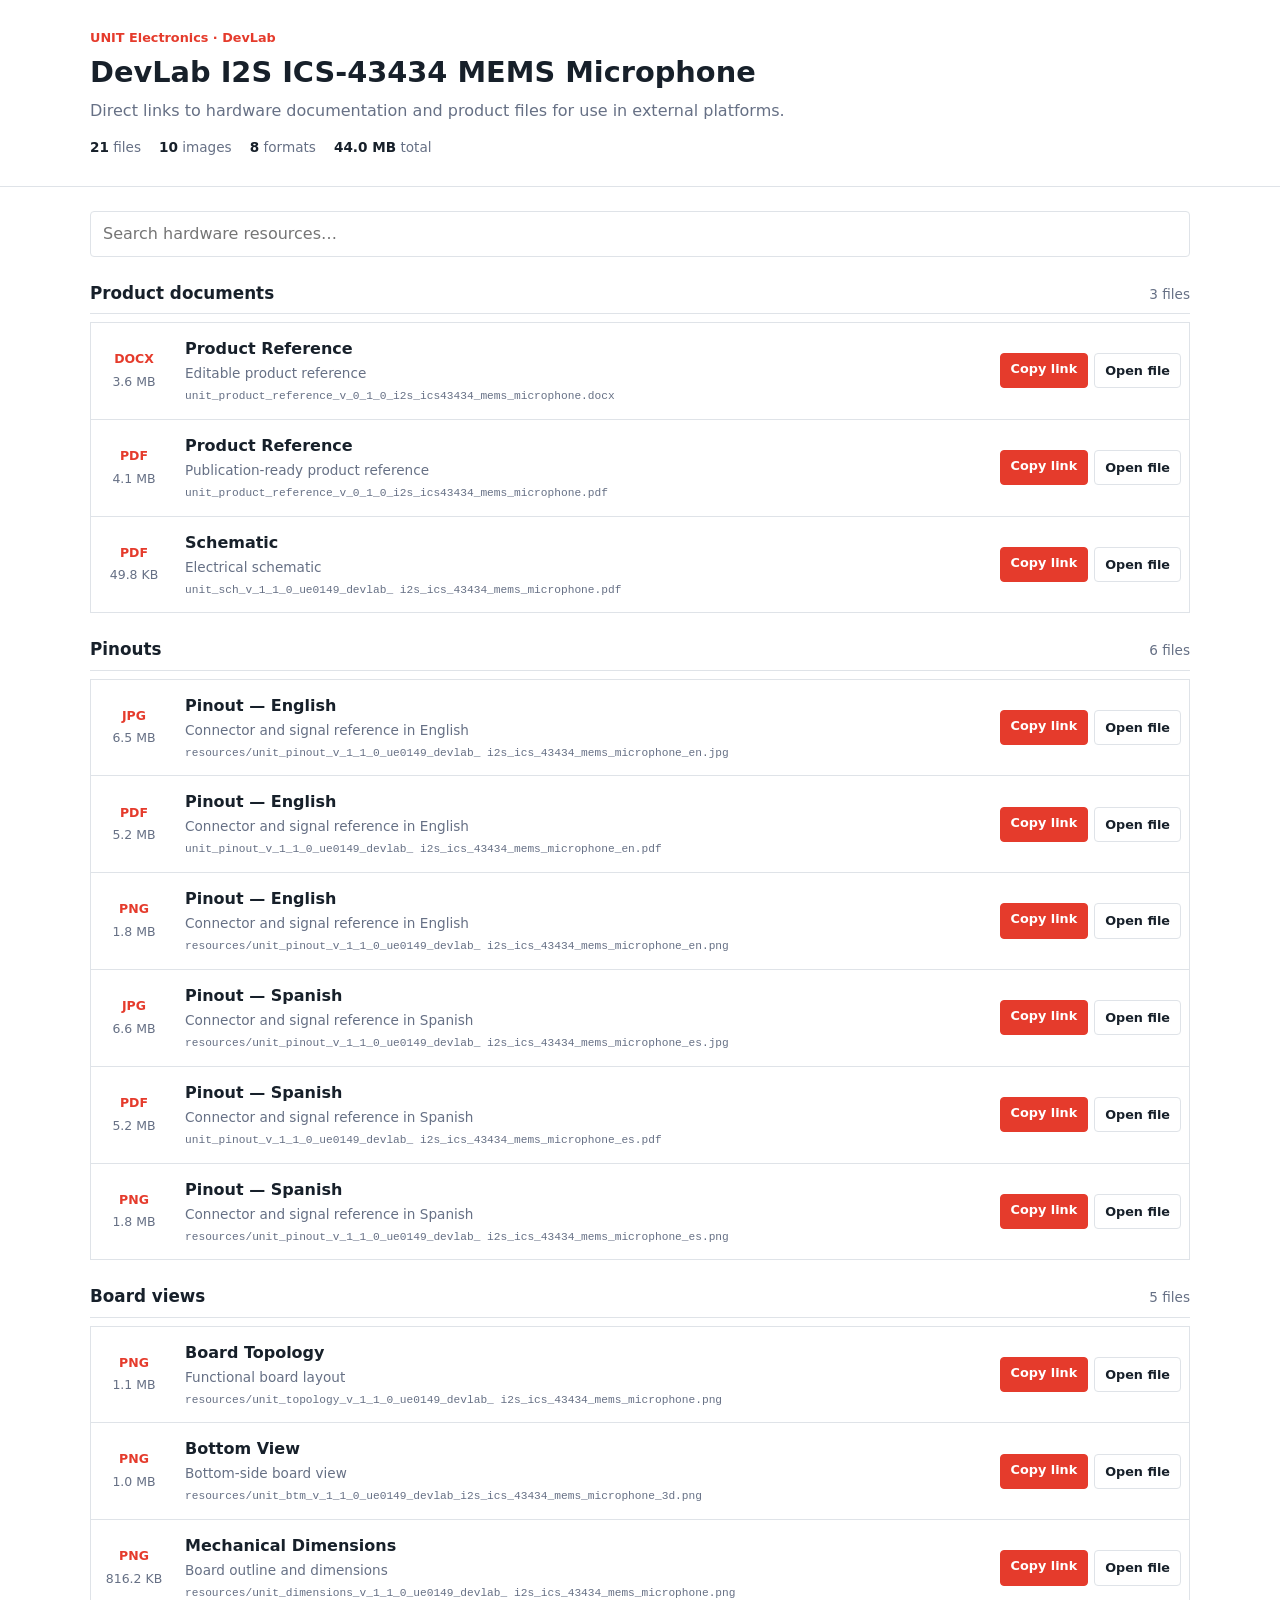
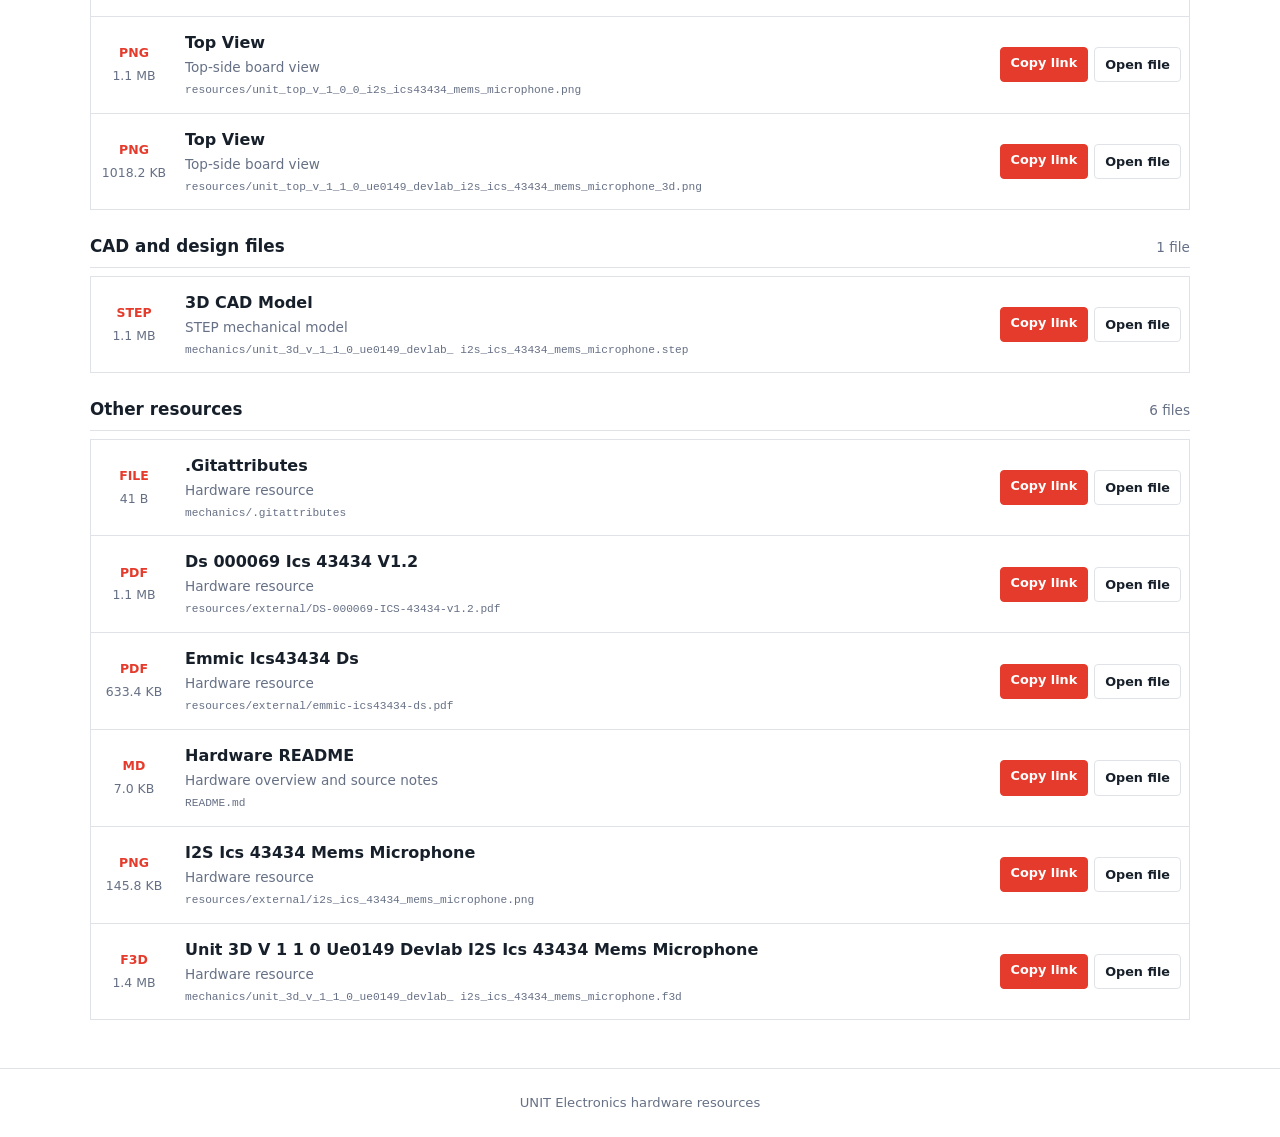
==== commit 2eef1502: "Auto-update hardware documentation [skip ci]" ====
--- a/docs/hardware/index.html
+++ b/docs/hardware/index.html
@@ -142,7 +142,7 @@
         <span><strong>21</strong> files</span>
         <span><strong>10</strong> images</span>
         <span><strong>8</strong> formats</span>
-        <span><strong>40.3 MB</strong> total</span>
+        <span><strong>44.0 MB</strong> total</span>
       </div>
     </div>
   </header>
@@ -161,7 +161,7 @@
         <article class="resource-item" data-search="product reference unit_product_reference_v_0_1_0_i2s_ics43434_mems_microphone.docx editable product reference">
           <div class="file-meta">
             <strong class="file-type">DOCX</strong>
-            <span class="file-size">1.9 MB</span>
+            <span class="file-size">3.6 MB</span>
           </div>
           <div class="resource-details">
             <h3>Product Reference</h3>
@@ -177,7 +177,7 @@
         <article class="resource-item" data-search="product reference unit_product_reference_v_0_1_0_i2s_ics43434_mems_microphone.pdf publication-ready product reference">
           <div class="file-meta">
             <strong class="file-type">PDF</strong>
-            <span class="file-size">2.1 MB</span>
+            <span class="file-size">4.1 MB</span>
           </div>
           <div class="resource-details">
             <h3>Product Reference</h3>
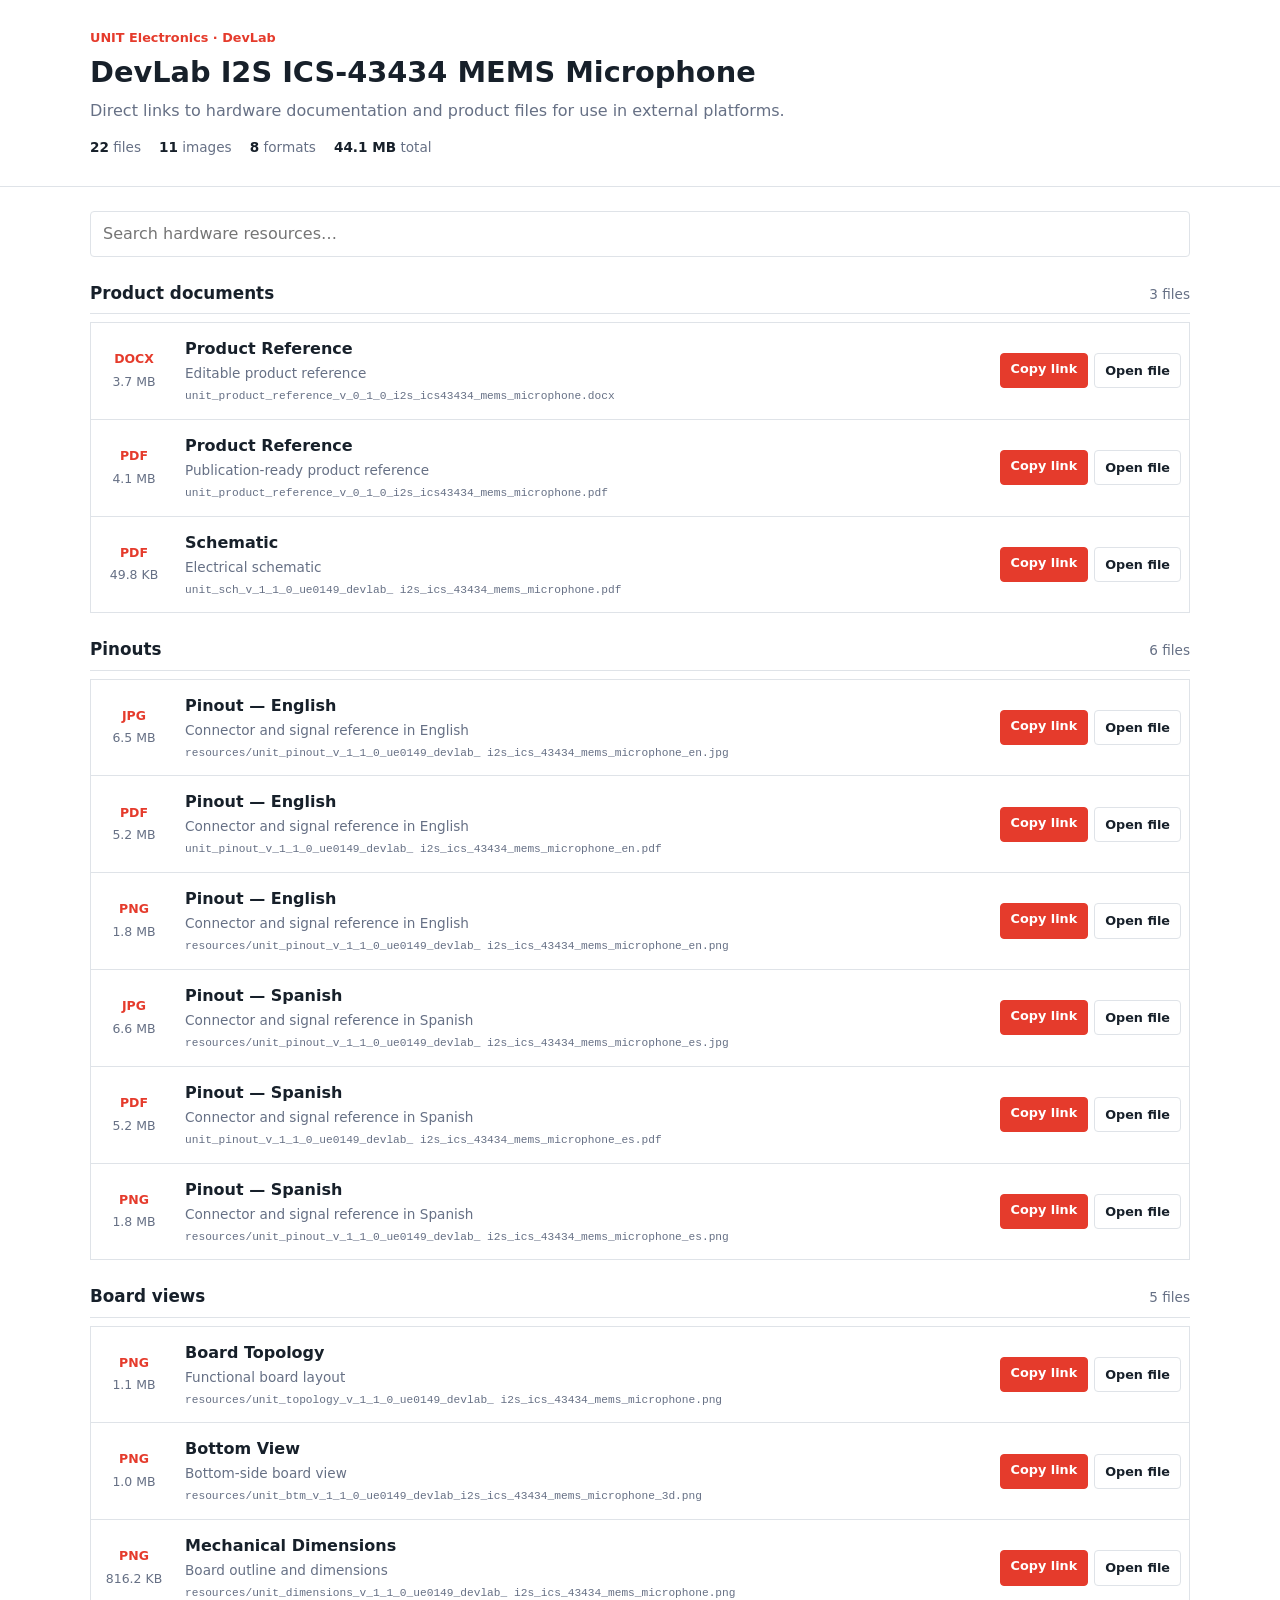
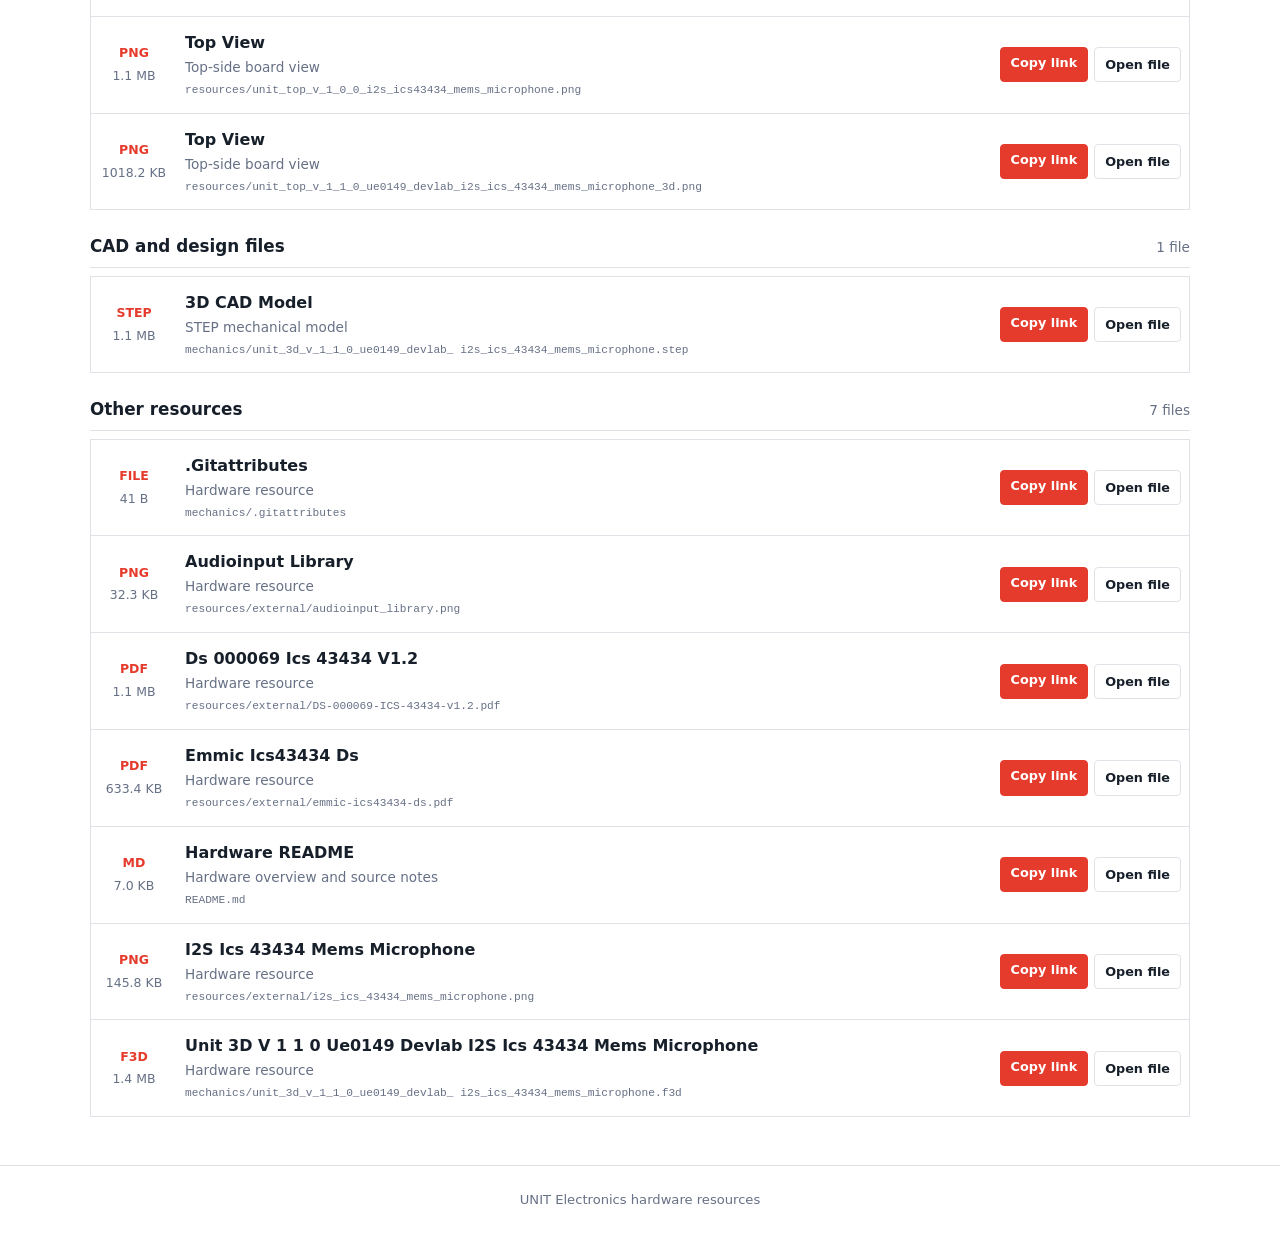
==== commit bdd71202: "Auto-update hardware documentation [skip ci]" ====
--- a/docs/hardware/index.html
+++ b/docs/hardware/index.html
@@ -139,10 +139,10 @@
       <h1>DevLab I2S ICS-43434 MEMS Microphone</h1>
       <p class="subtitle">Direct links to hardware documentation and product files for use in external platforms.</p>
       <div class="summary" aria-label="Resource summary">
-        <span><strong>21</strong> files</span>
-        <span><strong>10</strong> images</span>
+        <span><strong>22</strong> files</span>
+        <span><strong>11</strong> images</span>
         <span><strong>8</strong> formats</span>
-        <span><strong>44.0 MB</strong> total</span>
+        <span><strong>44.1 MB</strong> total</span>
       </div>
     </div>
   </header>
@@ -161,7 +161,7 @@
         <article class="resource-item" data-search="product reference unit_product_reference_v_0_1_0_i2s_ics43434_mems_microphone.docx editable product reference">
           <div class="file-meta">
             <strong class="file-type">DOCX</strong>
-            <span class="file-size">3.6 MB</span>
+            <span class="file-size">3.7 MB</span>
           </div>
           <div class="resource-details">
             <h3>Product Reference</h3>
@@ -423,7 +423,7 @@
       <section class="resource-section">
         <div class="section-heading">
           <h2>Other resources</h2>
-          <span>6 files</span>
+          <span>7 files</span>
         </div>
         <div class="resource-list">
         <article class="resource-item" data-search=".gitattributes mechanics/.gitattributes hardware resource">
@@ -439,6 +439,22 @@
           <div class="actions">
             <button class="button primary copy-link" type="button" data-url="mechanics/.gitattributes">Copy link</button>
             <a class="button" href="mechanics/.gitattributes" target="_blank" rel="noopener">Open file</a>
+          </div>
+        </article>
+
+        <article class="resource-item" data-search="audioinput library resources/external/audioinput_library.png hardware resource">
+          <div class="file-meta">
+            <strong class="file-type">PNG</strong>
+            <span class="file-size">32.3 KB</span>
+          </div>
+          <div class="resource-details">
+            <h3>Audioinput Library</h3>
+            <p>Hardware resource</p>
+            <code title="resources/external/audioinput_library.png">resources/external/audioinput_library.png</code>
+          </div>
+          <div class="actions">
+            <button class="button primary copy-link" type="button" data-url="resources/external/audioinput_library.png">Copy link</button>
+            <a class="button" href="resources/external/audioinput_library.png" target="_blank" rel="noopener">Open file</a>
           </div>
         </article>
 
